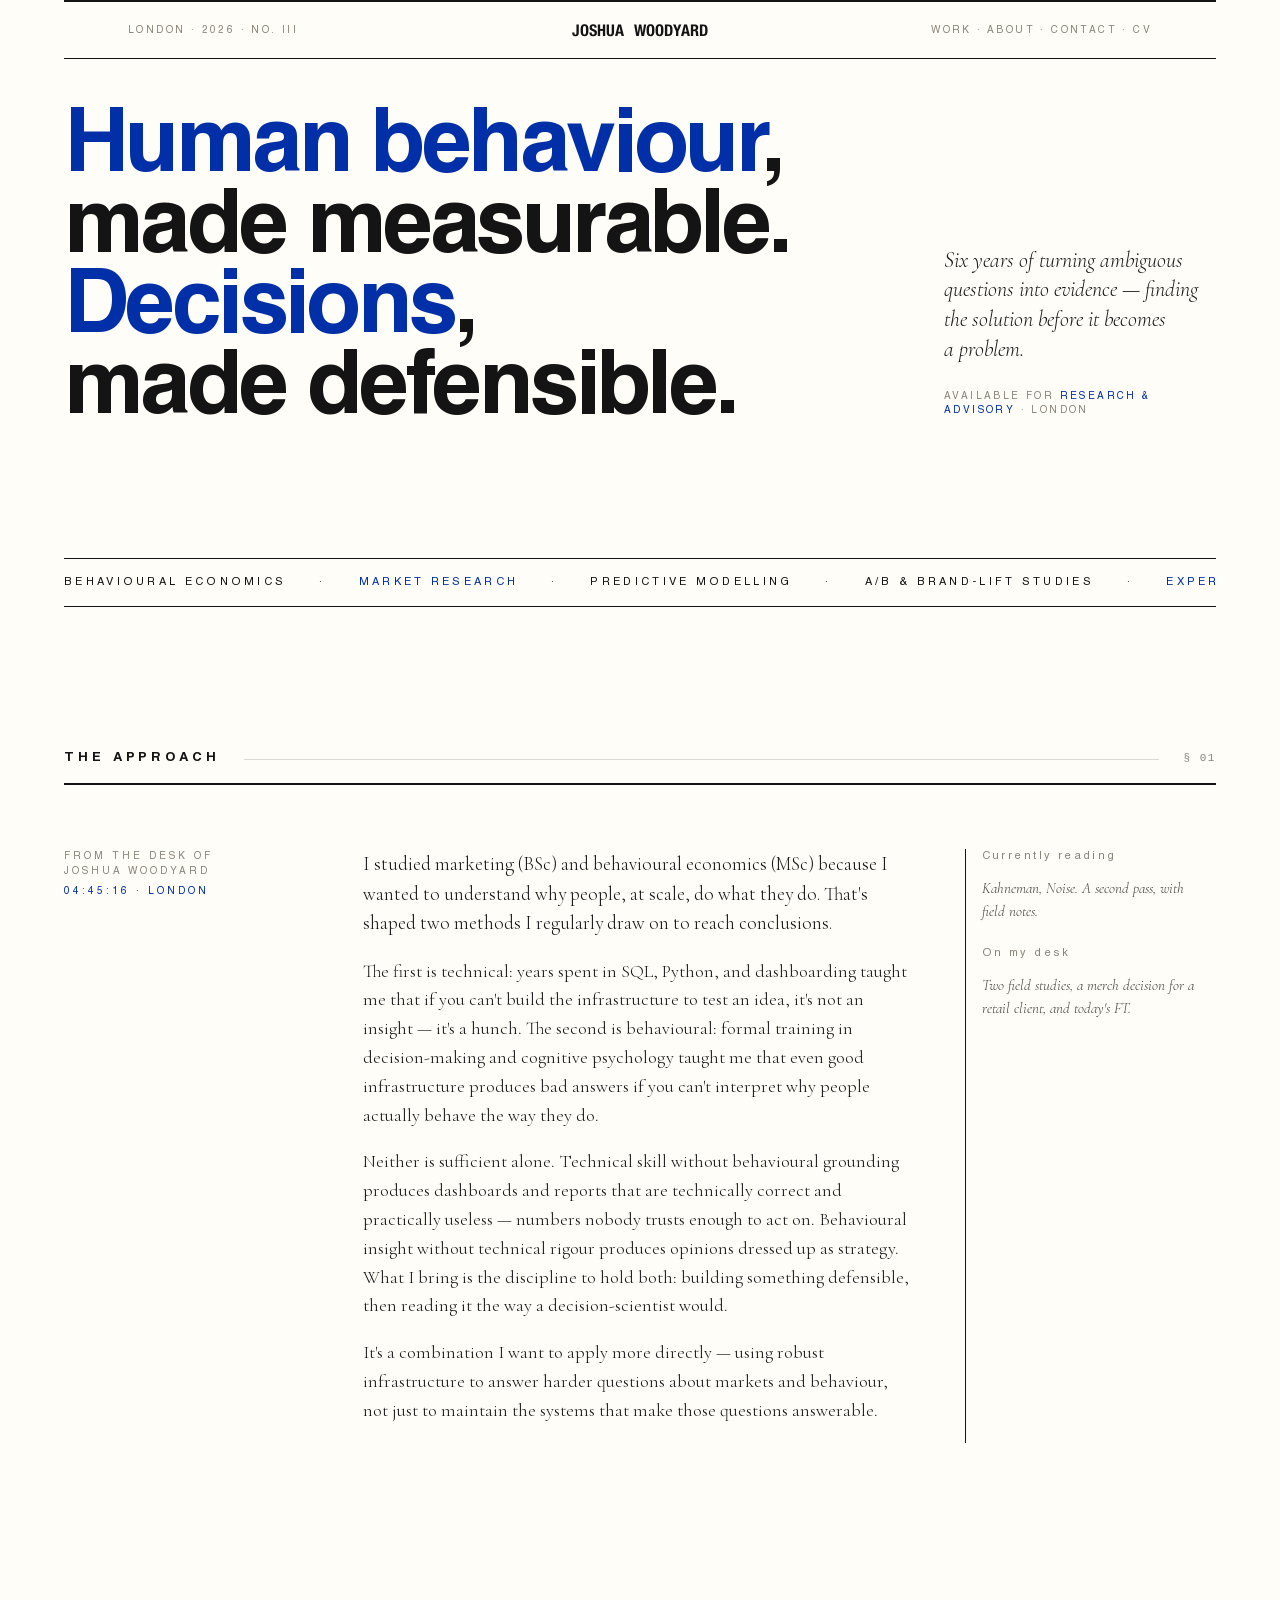
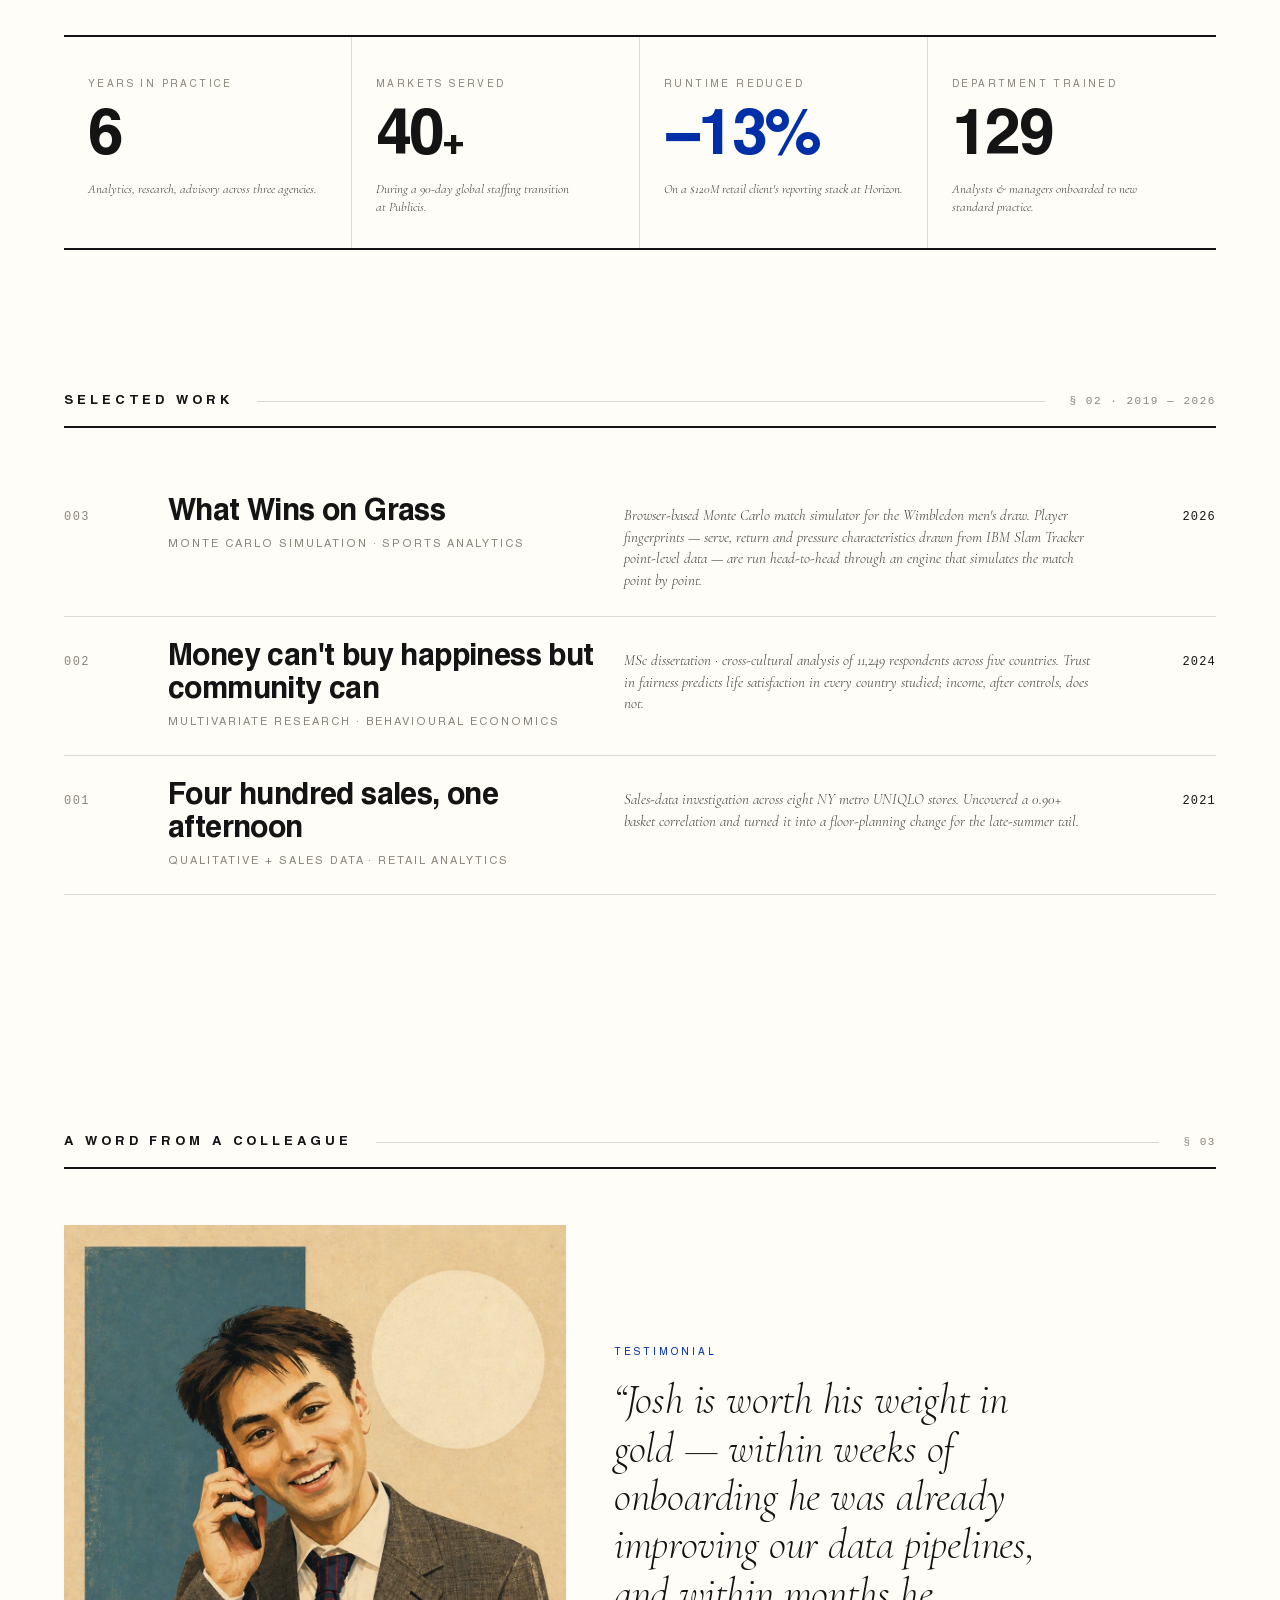
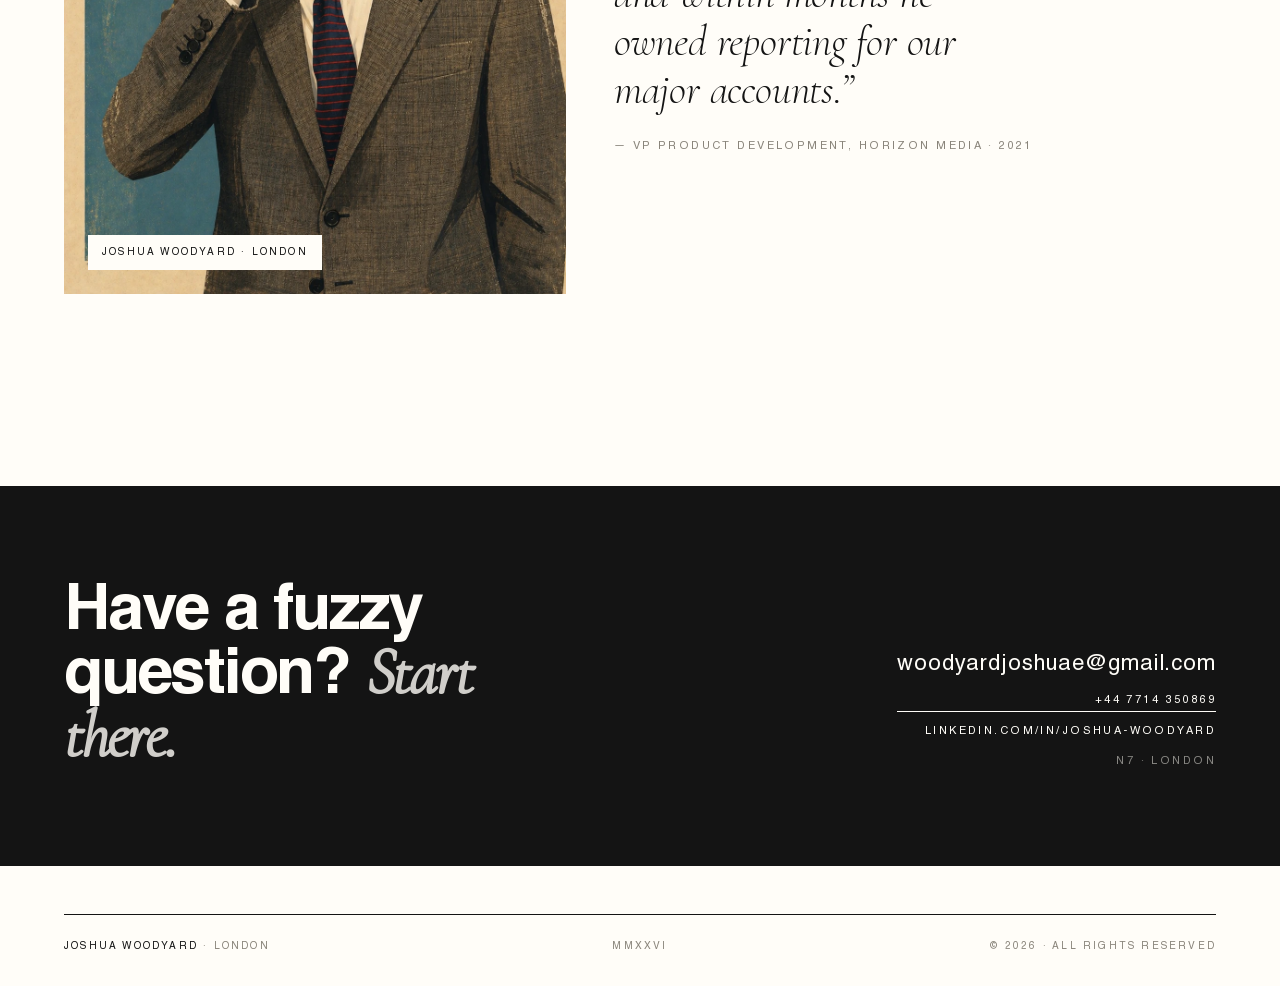
==== index.html @ 1909a135 "Restore the previous profile; drop the UNIQLO units claim The spec's replacement profile was more sp" ====
<!doctype html>
<html lang="en">
<head>
<meta charset="utf-8">
<title>Joshua Woodyard — Analytics &amp; Behavioural Research</title>
<meta name="viewport" content="width=device-width,initial-scale=1">
<meta name="description" content="Joshua Woodyard — Analytics strategist and behavioural researcher. Six years turning ambiguous questions into evidence. Based in London.">
<meta name="theme-color" content="#FFFDF8">

<!-- Share card. LinkedIn and most scrapers will not resolve a relative
     og:image, so these stay absolute. Re-run LinkedIn's Post Inspector after
     changing the image — it caches the card for about seven days. -->
<meta property="og:type" content="website">
<meta property="og:site_name" content="Joshua Woodyard">
<meta property="og:url" content="https://woodyard-inc.github.io/joshua/">
<meta property="og:title" content="Joshua Woodyard — Analytics &amp; Behavioural Research">
<meta property="og:description" content="Human behaviour, made measurable. Six years turning ambiguous questions into evidence. Based in London.">
<meta property="og:image" content="https://woodyard-inc.github.io/joshua/images/share-card.jpg">
<meta property="og:image:type" content="image/jpeg">
<meta property="og:image:width" content="1200">
<meta property="og:image:height" content="627">
<meta property="og:image:alt" content="Joshua Woodyard — analytics and behavioural research. Painted tennis serve with tracking marks.">
<meta name="twitter:card" content="summary_large_image">
<meta name="twitter:title" content="Joshua Woodyard — Analytics &amp; Behavioural Research">
<meta name="twitter:description" content="Human behaviour, made measurable. Six years turning ambiguous questions into evidence.">
<meta name="twitter:image" content="https://woodyard-inc.github.io/joshua/images/share-card.jpg">

<link rel="preload" as="font" type="font/woff2" href="fonts/Helvetica-Bold.woff2" crossorigin>
<link rel="preload" as="font" type="font/woff2" href="fonts/CormorantGaramond-Light.woff2" crossorigin>
<link rel="stylesheet" href="foundations.css">
<style>
  body { padding: 0; }
  .shell { max-width: 1280px; margin: 0 auto; padding: 0 var(--page-pad); }

  /* Top nameplate bar */
  .nameplate {
    display: grid; grid-template-columns: 1fr auto 1fr;
    align-items: center;
    padding: var(--s-2) 0;
    border-top: 2px solid var(--ink);
    border-bottom: 1px solid var(--ink);
    font-family: var(--font-display);
    font-size: 10px; letter-spacing: 0.24em; text-transform: uppercase;
    color: var(--ink-muted);
  }
  .nameplate .c { text-align: center; font-family: var(--font-wordmark); font-size: clamp(34px, 7vw, 70px); letter-spacing: normal; color: var(--ink); text-transform: lowercase; font-weight: 700; line-height: 1; }
  .nameplate .menu { display: none; }
  .nameplate .r { text-align: right; }
  .nameplate a { color: inherit; border: none; }
  .nameplate a:hover { color: var(--cobalt); }

  /* Hero */
  .hero {
    padding: var(--s-7) 0 var(--s-10);
    border-bottom: 1px solid var(--ink);
    display: grid; grid-template-columns: 3fr 1fr;
    gap: var(--s-8); align-items: end;
  }
  .hero h1 {
    font-family: var(--font-display); font-weight: 700;
    font-size: clamp(44px, 7vw, 96px);
    letter-spacing: -0.04em; line-height: 0.9;
    text-wrap: balance;
  }
  .hero .hero-meta { padding-bottom: var(--s-3); }
  .hero .hero-meta .lede {
    font-family: var(--font-body); font-style: italic; font-weight: 300;
    font-size: 22px; line-height: 1.35; color: var(--ink);
    text-wrap: pretty; max-width: 32ch;
  }
  .hero .hero-meta .where {
    font-family: var(--font-display); font-size: 10px;
    letter-spacing: 0.24em; text-transform: uppercase; color: var(--ink-muted);
    margin-top: var(--s-5); display: block;
  }
  .hero .hero-meta .where strong { color: var(--cobalt); font-weight: 400; }

  /* Ticker — rotating disciplines */
  .ticker {
    padding: var(--s-4) 0;
    border-bottom: 1px solid var(--ink);
    font-family: var(--font-display);
    font-size: 11px; letter-spacing: 0.3em; text-transform: uppercase;
    overflow: hidden; white-space: nowrap;
    position: relative;
  }
  .ticker .track { display: inline-block; animation: slide 40s linear infinite; }
  .ticker .track span { margin-right: 3em; color: var(--ink); }
  .ticker .track span.cobalt { color: var(--cobalt); }
  @keyframes slide { from { transform: translateX(0); } to { transform: translateX(-50%); } }

  /* Section heading */
  .sect-head {
    display: grid; grid-template-columns: auto 1fr auto; gap: var(--s-5);
    align-items: baseline; padding: var(--s-4) 0;
    border-bottom: 2px solid var(--ink);
    margin: var(--s-10) 0 var(--s-6);
  }
  .sect-head h2 {
    font-family: var(--font-display); font-size: 13px;
    letter-spacing: 0.3em; text-transform: uppercase; color: var(--ink);
    font-weight: 700;
  }
  .sect-head .counter {
    font-family: var(--font-mono); font-size: 11px; color: var(--ink-muted); letter-spacing: 0.14em;
  }
  .sect-head .stroke { height: 1px; background: var(--ink); opacity: 0.15; align-self: center; }

  /* Editor's letter */
  .letter {
    display: grid; grid-template-columns: 1fr 2.2fr 1fr; gap: var(--s-7);
    padding: var(--s-6) 0 var(--s-9);
  }
  .letter .mark { font-family: var(--font-display); font-size: 10px; letter-spacing: 0.3em; text-transform: uppercase; color: var(--ink-muted); }
  .letter .mark .now { color: var(--cobalt); display: block; margin-top: 6px; }
  .letter .main { max-width: 60ch; }
  /* Lead paragraph — slightly larger. No drop cap: the new opening letter
     is "I", which renders as a featureless bar in the Helvetica dropcap. */
  .letter .main p.lead {
    font-family: var(--font-body); font-size: 19px; line-height: 1.55;
  }
  .letter .main p { font-family: var(--font-body); font-size: 18px; line-height: 1.6; color: var(--ink); margin-bottom: 1em; }
  .letter .aside { border-left: 1px solid var(--ink); padding-left: var(--s-4); }
  .letter .aside .label--micro { color: var(--ink-muted); display: block; margin-bottom: var(--s-3); }
  .letter .aside p { font-family: var(--font-body); font-style: italic; font-size: 15px; color: var(--ink-soft); line-height: 1.5; }

  /* Work index */
  .work-index { padding: var(--s-3) 0 var(--s-9); }
  .work-row {
    display: grid; grid-template-columns: 80px 2.4fr 2.6fr 100px;
    gap: var(--s-5); align-items: baseline;
    padding: var(--s-5) 0; border-bottom: 1px solid var(--rule-strong);
    cursor: pointer; transition: padding-left 220ms ease, background 160ms ease;
    text-decoration: none; color: inherit; border-right: none; border-left: none;
  }
  .work-row:hover { padding-left: var(--s-4); background: var(--paper-warm); }
  .work-row .n { font-family: var(--font-mono); font-size: 12px; color: var(--ink-muted); letter-spacing: 0.12em; }
  .work-row .t { font-family: var(--font-display); font-size: 30px; letter-spacing: -0.02em; color: var(--ink); line-height: 1.1; font-weight: 700; }
  .work-row .sub { font-family: var(--font-display); font-size: 11px; letter-spacing: 0.18em; text-transform: uppercase; color: var(--ink-muted); margin-top: var(--s-2); }
  .work-row .d { font-family: var(--font-body); font-style: italic; font-size: 15px; color: var(--ink-soft); line-height: 1.45; }
  .work-row .y { font-family: var(--font-mono); font-size: 12px; color: var(--ink); text-align: right; letter-spacing: 0.1em; }

  /* Stats panel */
  .stats {
    display: grid; grid-template-columns: repeat(4, 1fr);
    gap: 0; margin: var(--s-9) 0;
    border-top: 2px solid var(--ink); border-bottom: 2px solid var(--ink);
  }
  .stats .s-cell {
    padding: var(--s-6) var(--s-5);
    border-right: 1px solid var(--rule-strong);
  }
  .stats .s-cell:last-child { border-right: none; }
  .stats .s-cell .k { font-family: var(--font-display); font-size: 10px; letter-spacing: 0.24em; text-transform: uppercase; color: var(--ink-muted); }
  .stats .s-cell .v { font-family: var(--font-display); font-size: 64px; line-height: 0.95; font-weight: 700; letter-spacing: -0.04em; color: var(--ink); margin-top: var(--s-3); font-variant-numeric: tabular-nums; }
  .stats .s-cell .v--cobalt { color: var(--cobalt); }
  .stats .s-cell .n { font-family: var(--font-body); font-style: italic; font-size: 13px; color: var(--ink-soft); line-height: 1.4; margin-top: var(--s-3); }

  /* Feature block — portrait + pull quote */
  .feature {
    display: grid; grid-template-columns: 1fr 1.2fr; gap: var(--s-7);
    padding: var(--s-5) 0 var(--s-9);
  }
  .feature .portrait {
    aspect-ratio: 3/4;
    background: var(--paper-warm);
    position: relative;
    display: flex; align-items: flex-end; justify-content: flex-start;
    padding: var(--s-5);
    overflow: hidden;
  }
  .feature .portrait .placeholder {
    position: absolute; inset: 0; display: flex; align-items: center; justify-content: center;
    font-family: var(--font-display); font-size: 10px; letter-spacing: 0.3em; color: var(--ink-muted); text-transform: uppercase;
    opacity: 0.6;
  }
  .feature .portrait .caption {
    position: relative; z-index: 2;
    background: var(--paper); padding: 10px 14px;
    font-family: var(--font-display); font-size: 10px; letter-spacing: 0.22em; text-transform: uppercase; color: var(--ink);
  }
  .feature .body { align-self: center; }
  .feature .body .mark {
    font-family: var(--font-display); font-size: 10px; letter-spacing: 0.3em; text-transform: uppercase; color: var(--cobalt); display: block; margin-bottom: var(--s-4);
  }
  .feature .body q {
    font-family: var(--font-body); font-style: italic; font-weight: 300;
    font-size: 42px; line-height: 1.15; color: var(--ink);
    display: block; max-width: 24ch; quotes: "\201C" "\201D";
    letter-spacing: -0.005em;
  }
  .feature .body .attrib {
    font-family: var(--font-display); font-size: 11px; letter-spacing: 0.22em; text-transform: uppercase; color: var(--ink-muted);
    margin-top: var(--s-5); display: block;
  }

  /* Contact block */
  .contact-block {
    background: var(--ink); color: var(--paper);
    padding: var(--s-9) var(--s-8);
    display: grid; grid-template-columns: 1fr auto; gap: var(--s-7);
    align-items: end;
    margin: var(--s-9) calc(-1 * var(--page-pad)) 0;
  }
  .contact-block h3 {
    font-family: var(--font-display); font-size: 64px; font-weight: 700;
    letter-spacing: -0.035em; line-height: 0.95; color: var(--paper);
    text-transform: none; max-width: 14ch;
  }
  .contact-block h3 em { font-family: var(--font-body); font-style: italic; color: var(--paper); opacity: 0.8; }
  .contact-block .right {
    display: flex; flex-direction: column; gap: var(--s-3); text-align: right;
    font-family: var(--font-display); font-size: 11px; letter-spacing: 0.22em; text-transform: uppercase;
  }
  .contact-block .right a { color: var(--paper); border-bottom: 1px solid var(--paper); padding-bottom: 2px; }
  .contact-block .right a:hover { color: var(--cobalt); border-color: var(--cobalt); }
  .contact-block .right .big { font-family: var(--font-display); font-size: 22px; letter-spacing: 0.04em; text-transform: none; margin-top: var(--s-4); color: var(--paper); border: none; padding: 0; }

  /* Colophon */
  .colophon {
    padding: var(--s-5) 0 var(--s-6);
    display: grid; grid-template-columns: 1fr 1fr 1fr;
    font-family: var(--font-display); font-size: 10px; letter-spacing: 0.22em; text-transform: uppercase; color: var(--ink-muted);
    border-top: 1px solid var(--ink);
    margin-top: var(--s-7);
  }
  .colophon .c { text-align: center; }
  .colophon .r { text-align: right; }
  .colophon strong { color: var(--ink); font-weight: 400; }

  /* Responsive */
  @media (max-width: 900px) {
    .nameplate { grid-template-columns: auto 1fr auto; }
    .nameplate > span:first-child { display: none; }
    .nameplate .nav-desktop { display: none; }
    .nameplate .menu { display: inline-block; }
    .hero { grid-template-columns: 1fr; gap: var(--s-6); padding: var(--s-9) 0 var(--s-8); }
    .hero .hero-meta { padding-right: 0; }
    .letter { grid-template-columns: 1fr; }
    .letter .mark { display: none; }
    .letter .aside { border-left: none; border-top: 1px solid var(--ink); padding-left: 0; padding-top: var(--s-4); }
    .stats { grid-template-columns: repeat(2, 1fr); }
    .stats .s-cell:nth-child(2) { border-right: none; }
    .stats .s-cell:nth-child(3) { border-top: 1px solid var(--rule-strong); }
    .work-row { grid-template-columns: 60px 1fr 80px; }
    .work-row .d { display: none; }
    .feature { grid-template-columns: 1fr; }
    .feature .portrait { aspect-ratio: 4/3; }
    .contact-block { grid-template-columns: 1fr; }
    .contact-block h3 { font-size: 40px; }
    .colophon { grid-template-columns: 1fr; gap: var(--s-3); }
    .colophon .c, .colophon .r { text-align: left; }
  }

  @media (max-width: 600px) {
    .stats { grid-template-columns: 1fr 1fr; }
    .work-row { grid-template-columns: 1fr auto; }
    .work-row .n { display: none; }
    .sect-head .counter { display: none; }
    .hero .hero-meta .lede { font-size: 19px; }
    .work-row .t { font-size: 24px; }
    .work-row .sub { font-size: 10px; letter-spacing: 0.14em; }
    .stats .s-cell .v { font-size: 48px; }
    .contact-block { padding: var(--s-7) var(--s-5); }
    .contact-block h3 { font-size: 32px; }
    .contact-block .right { text-align: left; }
    .contact-block .right .big { font-size: 18px; word-break: break-word; }
  }

  /* Larger tap targets for in-page links on touch devices */
  @media (hover: none) {
    .nameplate a, .colophon a { padding: 6px 4px; }
  }

  /* Respect reduced-motion preference: freeze the ticker */
  @media (prefers-reduced-motion: reduce) {
    .ticker .track { animation: none; }
  }
</style>
</head>
<body>

<div class="shell">

  <!-- NAMEPLATE -->
  <div class="pf-shell">
    <header class="pf-nameplate">
      <span class="pf-left">London · 2026 · No. III</span>
      <a class="pf-wordmark" href="index.html">Joshua Woodyard</a>
      <span class="pf-right"><span class="pf-nav-desktop"><a href="#work">Work</a> · <a href="#about">About</a> · <a href="#contact">Contact</a> · <a href="cv.html">CV</a></span><details class="menu">
        <summary aria-label="Open menu">Menu<span class="chev" aria-hidden="true"></span></summary>
        <nav class="menu-panel" aria-label="Primary">
          <a href="index.html#work">Work</a>
          <a href="index.html#about">About</a>
          <a href="index.html#contact">Contact</a>
          <a href="cv.html">CV</a>
        </nav>
      </details></span>
    </header>
  </div>


  <!-- HERO -->
  <section class="hero">
    <h1><span style="color: var(--cobalt);">Human behaviour</span>, made&nbsp;measurable.
<span style="color: var(--cobalt);">Decisions</span>, made&nbsp;defensible.</h1>
    <div class="hero-meta">
      <p class="lede">Six years of turning ambiguous questions into evidence — finding the solution before it becomes a problem.</p>
      <span class="where">Available for <strong>research &amp; advisory</strong> · London</span>
    </div>
  </section>

  <!-- TICKER -->
  <div class="ticker" aria-hidden="true">
    <div class="track">
      <span>Behavioural economics</span><span>·</span><span class="cobalt">Market research</span><span>·</span><span>Predictive modelling</span><span>·</span><span>A/B &amp; brand-lift studies</span><span>·</span><span class="cobalt">Experimental design</span><span>·</span><span>Dashboard architecture</span><span>·</span><span>ETL &amp; data pipelines</span><span>·</span><span class="cobalt">Strategic advisory</span><span>·</span>
      <span>Behavioural economics</span><span>·</span><span class="cobalt">Market research</span><span>·</span><span>Predictive modelling</span><span>·</span><span>A/B &amp; brand-lift studies</span><span>·</span><span class="cobalt">Experimental design</span><span>·</span><span>Dashboard architecture</span><span>·</span><span>ETL &amp; data pipelines</span><span>·</span><span class="cobalt">Strategic advisory</span><span>·</span>
    </div>
  </div>

  <!-- THE APPROACH -->
  <section id="about">
    <div class="sect-head">
      <h2>The approach</h2>
      <div class="stroke"></div>
      <span class="counter">§ 01</span>
    </div>

    <div class="letter">
      <div class="mark">
        From the desk of<br>Joshua Woodyard
        <span class="now" id="london-time">Now · in London</span>
      </div>
      <div class="main">
        <p class="lead">I studied marketing (BSc) and behavioural economics (MSc) because I wanted to understand why people, at scale, do what they do. That's shaped two methods I regularly draw on to reach conclusions.</p>
        <p>The first is technical: years spent in SQL, Python, and dashboarding taught me that if you can't build the infrastructure to test an idea, it's not an insight — it's a hunch. The second is behavioural: formal training in decision-making and cognitive psychology taught me that even good infrastructure produces bad answers if you can't interpret why people actually behave the way they do.</p>
        <p>Neither is sufficient alone. Technical skill without behavioural grounding produces dashboards and reports that are technically correct and practically useless — numbers nobody trusts enough to act on. Behavioural insight without technical rigour produces opinions dressed up as strategy. What I bring is the discipline to hold both: building something defensible, then reading it the way a decision-scientist would.</p>
        <p>It's a combination I want to apply more directly — using robust infrastructure to answer harder questions about markets and behaviour, not just to maintain the systems that make those questions answerable.</p>
      </div>
      <div class="aside">
        <span class="label--micro">Currently reading</span>
        <p>Kahneman, <em>Noise</em>. A second pass, with field notes.</p>
        <span class="label--micro" style="margin-top: var(--s-5); display: block;">On my desk</span>
        <p>Two field studies, a merch decision for a retail client, and today's FT.</p>
      </div>
    </div>
  </section>

  <!-- STATS -->
  <section class="stats" aria-label="Career highlights">
    <div class="s-cell">
      <span class="k">Years in practice</span>
      <div class="v">6</div>
      <p class="n">Analytics, research, advisory across three agencies.</p>
    </div>
    <div class="s-cell">
      <span class="k">Markets served</span>
      <div class="v">40<span style="font-size: 36px;">+</span></div>
      <p class="n">During a 90-day global staffing transition at Publicis.</p>
    </div>
    <div class="s-cell">
      <span class="k">Runtime reduced</span>
      <div class="v v--cobalt">−13%</div>
      <p class="n">On a $120M retail client's reporting stack at Horizon.</p>
    </div>
    <div class="s-cell">
      <span class="k">Department trained</span>
      <div class="v">129</div>
      <p class="n">Analysts &amp; managers onboarded to new standard practice.</p>
    </div>
  </section>

  <!-- WORK INDEX -->
  <section id="work">
    <div class="sect-head">
      <h2>Selected work</h2>
      <div class="stroke"></div>
      <span class="counter">§ 02 · 2019 — 2026</span>
    </div>

    <div class="work-index">
      <a class="work-row" href="wimbledon/">
        <span class="n">003</span>
        <div>
          <div class="t">What Wins on Grass</div>
          <div class="sub">Monte Carlo simulation · Sports analytics</div>
        </div>
        <div class="d">Browser-based Monte Carlo match simulator for the Wimbledon men's draw. Player fingerprints — serve, return and pressure characteristics drawn from IBM Slam Tracker point-level data — are run head-to-head through an engine that simulates the match point by point.</div>
        <span class="y">2026</span>
      </a>
      <a class="work-row" href="dissertation-case-study.html">
        <span class="n">002</span>
        <div>
          <div class="t">Money can't buy happiness but community can</div>
          <div class="sub">Multivariate research · Behavioural economics</div>
        </div>
        <div class="d">MSc dissertation · cross-cultural analysis of 11,249 respondents across five countries. Trust in fairness predicts life satisfaction in every country studied; income, after controls, does not.</div>
        <span class="y">2024</span>
      </a>
      <a class="work-row" href="uniqlo-case-study.html">
        <span class="n">001</span>
        <div>
          <div class="t">Four hundred sales, one afternoon</div>
          <div class="sub">Qualitative + sales data · Retail analytics</div>
        </div>
        <div class="d">Sales-data investigation across eight NY metro UNIQLO stores. Uncovered a 0.90+ basket correlation and turned it into a floor-planning change for the late-summer tail.</div>
        <span class="y">2021</span>
      </a>
    </div>
  </section>

  <!-- FEATURE / QUOTE -->
  <section>
    <div class="sect-head">
      <h2>A word from a colleague</h2>
      <div class="stroke"></div>
      <span class="counter">§ 03</span>
    </div>

    <div class="feature">
      <div class="portrait">
        <img src="images/portrait.webp" alt="Joshua Woodyard" style="position:absolute;inset:0;width:100%;height:100%;object-fit:cover;object-position:center top;">
        <span class="caption">Joshua Woodyard · London</span>
      </div>
      <div class="body">
        <span class="mark">Testimonial</span>
        <q>Josh is worth his weight in gold — within weeks of onboarding he was already improving our data pipelines, and within months he owned reporting for our major accounts.</q>
        <span class="attrib">— VP Product Development, Horizon Media · 2021</span>
      </div>
    </div>
  </section>

  <!-- CONTACT -->
  <section id="contact" class="contact-block">
    <h3>Have a fuzzy question? <em>Start there.</em></h3>
    <div class="right">
      <a href="mailto:woodyardjoshuae@gmail.com" class="big">woodyardjoshuae@gmail.com</a>
      <a href="tel:+447714350869">+44 7714 350869</a>
      <a href="https://linkedin.com/in/joshua-woodyard" target="_blank" rel="noopener" style="border: none;">linkedin.com/in/joshua-woodyard</a>
      <span style="color: rgba(250,247,240,0.5);">N7 · London</span>
    </div>
  </section>

  <!-- COLOPHON -->
  <footer class="colophon">
    <span><strong>Joshua Woodyard</strong> · London</span>
    <span class="c">MMXXVI</span>
    <span class="r">© 2026 · All rights reserved</span>
  </footer>

</div>

<script>
  function updateLondonTime() {
    const t = new Intl.DateTimeFormat('en-GB', {
      timeZone: 'Europe/London',
      hour: '2-digit', minute: '2-digit', second: '2-digit', hour12: false
    }).format(new Date());
    document.getElementById('london-time').textContent = t + ' · London';
  }
  updateLondonTime();
  // Align ticks to the wall clock, then tick every second.
  setTimeout(() => { updateLondonTime(); setInterval(updateLondonTime, 1000); },
    1000 - (Date.now() % 1000));
</script>

</body>
</html>
---- foundations.css ----
/* ============================================================
   JOSHUA WOODYARD — DESIGN SYSTEM FOUNDATIONS
   Swiss-editorial hybrid · ivory paper · ink · blue
   ============================================================ */

/* ---- Fonts ----
   National Codes Universal is a DISPLAY face with limited glyph coverage:
   only A–Z, a–z, space, and the digit "1". Use it for ONE-LINE wordmarks
   and bold top-line headlines — never for body, never with punctuation,
   never with digits other than 1. Helvetica is the workhorse for everything
   else; Cormorant Garamond is the editorial serif for reading and italic
   pull quotes. */
@font-face {
  font-family: "Helvetica";
  src: url("./fonts/Helvetica.woff2") format("woff2");
  font-weight: 400;
  font-style: normal;
  font-display: swap;
}
@font-face {
  font-family: "Helvetica";
  src: url("./fonts/Helvetica-Bold.woff2") format("woff2");
  font-weight: 700;
  font-style: normal;
  font-display: swap;
}
@font-face {
  font-family: "Cormorant Garamond";
  src: url("./fonts/CormorantGaramond-Light.woff2") format("woff2");
  font-weight: 300;
  font-style: normal;
  font-display: swap;
}
@font-face {
  font-family: "Cormorant Garamond";
  src: url("./fonts/CormorantGaramond-LightItalic.woff2") format("woff2");
  font-weight: 300;
  font-style: italic;
  font-display: swap;
}
@font-face {
  font-family: "National";
  src: url("./fonts/NationalCodesUniversal.woff2") format("woff2");
  font-weight: 700;
  font-style: normal;
  font-display: swap;
  /* Restrict usage — font only contains these codepoints. */
  unicode-range: U+0020, U+0031, U+0041-005A, U+0061-007A, U+00A0;
}

:root {
  /* ---- COLOR ----
     Three inks on one paper. No gradients. No tints beyond what's here.
     Paper is bone white — warmer than #fff, lighter than ivory. */
  --paper:        #FFFDF8;   /* lightest wash — primary surface */
  --paper-warm:   #F0EBDD;   /* deeper bone for cards/insets */
  --paper-bone:   #FAF7F0;   /* bone white — secondary surface */
  --paper-bright: #FFFDF8;   /* alias — same as --paper */
  --ink:          #141414;   /* off-black, warmer than pure black */
  --ink-soft:     #3C3A36;   /* body copy secondary */
  --ink-muted:    #8A857B;   /* captions, metadata */
  --rule:         #1410140D; /* hairlines — 5% ink */
  --rule-strong:  #14141426; /* stronger divider — 15% ink */

  /* The accent. One blue. */
  --cobalt:        #002FA7;   /* Cobalt */
  --cobalt-ink:    #001E6B;   /* pressed/hover state */
  --cobalt-dark:   #001E6B;   /* alias for --cobalt-ink */

  /* Extended palette — Wimbledon / case studies */
  --forest:        #01482A;   /* Wimbledon grass green */
  --forest-mid:    #025E36;   /* lighter grass */
  --terracotta:    #D35220;   /* warm complementary accent */
  /* Signal green — the overlay accent on the portfolio share image, sampled
     from the artwork itself. Chosen to sit against the painting's clay and
     dusk tones rather than against paper, so it is deliberately brighter and
     more saturated than --forest. Use it for marks laid over imagery, not for
     type or UI on a paper background, where --cobalt remains the accent. */
  --signal-green:  #00BD00;   /* overlay accent on imagery */

  /* Data-viz palette — all in-key. Use IN THIS ORDER. */
  --viz-1: #002FA7;  /* cobalt */
  --viz-2: #141414;  /* ink */
  --viz-3: #8A857B;  /* stone */
  --viz-4: #01482A;  /* forest — deep, grounding */
  --viz-5: #D35220;  /* terracotta — complementary warmth */

  /* ---- TYPE ----
     Three voices, used in this order of priority:
     • --font-wordmark  National     — bold one-line wordmarks / top-line headlines only
     • --font-sans      Helvetica    — the workhorse: UI, labels, body, tables, navigation
     • --font-serif     Cormorant    — editorial moments: decks, pull quotes, italic asides
     National falls back to Helvetica automatically for any glyph it lacks
     (digits, punctuation), but DON'T rely on that — keep National to single
     words and short phrases in A–Z. */
  --font-wordmark: "National", "Helvetica", "Helvetica Neue", Arial, sans-serif;
  --font-sans:     "Helvetica", "Helvetica Neue", "Arial", sans-serif;
  --font-serif:    "Cormorant Garamond", "Cormorant", "EB Garamond", Georgia, serif;
  /* Aliases */
  --font-display:  "Helvetica", "Helvetica Neue", Arial, sans-serif;  /* display ≠ wordmark */
  --font-body:     "Cormorant Garamond", "Cormorant", "EB Garamond", Georgia, serif;
  --font-mono:    "JetBrains Mono", "IBM Plex Mono", ui-monospace, Menlo, monospace;

  /* Type scale — editorial. Use sparingly; default to body. */
  --t-masthead:   clamp(56px, 9vw, 128px);  /* sans, display */
  --t-display:    clamp(40px, 5.5vw, 72px); /* sans, section opener */
  --t-headline:   clamp(28px, 3.2vw, 40px); /* sans, story head */
  --t-deck:       22px;                      /* serif italic, deck/standfirst */
  --t-h3:         15px;                      /* sans caps, section label */
  --t-body:       18px;                      /* serif, body — bumped for readability */
  --t-small:      14px;                      /* serif, meta */
  --t-micro:      11px;                      /* sans caps, rule labels */

  /* Leading */
  --lh-tight:  1.05;
  --lh-snug:   1.2;
  --lh-normal: 1.45;
  --lh-loose:  1.6;

  /* Letterspacing */
  --ls-tight:  -0.02em;
  --ls-masthead: -0.05em;
  --ls-normal: 0;
  --ls-wide:   0.08em;   /* caps labels */
  --ls-xwide:  0.22em;   /* masthead nav */

  /* ---- SPACING ----
     8pt grid, editorial-generous at the top end. */
  --s-1:  4px;
  --s-2:  8px;
  --s-3:  12px;
  --s-4:  16px;
  --s-5:  24px;
  --s-6:  32px;
  --s-7:  48px;
  --s-8:  64px;
  --s-9:  96px;
  --s-10: 128px;
  --s-11: 192px;

  /* ---- LAYOUT ---- */
  --measure:     66ch;        /* ideal line length for body */
  --measure-narrow: 48ch;     /* for deck/standfirst */
  --col-gap:     32px;
  --page-pad:    clamp(24px, 5vw, 80px);

  /* ---- LINES & RULES ----
     Swiss/editorial: hairlines over shadows. */
  --hairline: 1px solid var(--rule-strong);
  --hairline-soft: 1px solid var(--rule);
  --hairline-ink: 1px solid var(--ink);

  /* Almost no radius. This is editorial, not app chrome. */
  --r-none:  0px;
  --r-sm:    2px;  /* buttons, tags — barely there */

  /* Shadows: only for elevated photo cards — never on text surfaces. */
  --shadow-card: 0 18px 40px -20px #14141433;
}

/* ============================================================
   BASE STYLES — apply by importing this file
   ============================================================ */

*, *::before, *::after { box-sizing: border-box; }

html { -webkit-font-smoothing: antialiased; -moz-osx-font-smoothing: grayscale; }

body {
  margin: 0;
  background: var(--paper);
  color: var(--ink);
  font-family: var(--font-sans);
  font-size: var(--t-body);
  line-height: var(--lh-normal);
  font-feature-settings: "kern";
  text-rendering: optimizeLegibility;
}

/* WORDMARK — National, single line, A–Z only. Bold by design.
   National has broken hmtx metrics — characters advance too tight and
   overlap. We correct with positive letter-spacing and disable kerning
   (the font's own kern table is unreliable). Never give National negative
   tracking. */
/* Force National on wordmark/masthead/cv-name regardless of element/cascade */
h1.wordmark, h2.wordmark, .wordmark,
h1.masthead, h2.masthead, .masthead,
h1.cv-name, h2.cv-name, .cv-name {
  font-family: var(--font-wordmark) !important;
  font-weight: 700;
  letter-spacing: var(--ls-masthead) !important;
  text-transform: lowercase;
}

.wordmark {
  font-size: var(--t-masthead);
  line-height: 1;
  color: var(--ink);
  margin: 0;
  white-space: nowrap;
}

.masthead {
  font-family: var(--font-wordmark);
  font-weight: 700;
  font-size: var(--t-masthead);
  letter-spacing: var(--ls-masthead);
  line-height: 1;
  color: var(--ink);
  margin: 0;
  text-transform: lowercase;
  text-wrap: balance;
}

/* Display & headlines — HELVETICA BOLD. Confident and tight.
   NOTE: .wordmark / .masthead / .cv-name override below to use National. */
.display, .headline, h1, h2 {
  font-family: var(--font-sans);
  font-weight: 700;
  letter-spacing: var(--ls-tight);
  line-height: var(--lh-tight);
  color: var(--ink);
  margin: 0;
  text-wrap: balance;
}
.display  { font-size: var(--t-display);  letter-spacing: -0.03em; }
.headline { font-size: var(--t-headline); letter-spacing: -0.02em; }

/* Deck / standfirst — SERIF italic, the "between" voice */
.deck {
  font-family: var(--font-body);
  font-style: italic;
  font-weight: 300;
  font-size: var(--t-deck);
  line-height: var(--lh-snug);
  color: var(--ink-soft);
  max-width: var(--measure-narrow);
  text-wrap: pretty;
  margin: 0;
}

/* Labels — Helvetica caps, tracked. The Swiss voice. */
.label, .eyebrow, h3, h4 {
  font-family: var(--font-sans);
  font-size: var(--t-h3);
  letter-spacing: var(--ls-wide);
  text-transform: uppercase;
  font-weight: 700;
  margin: 0;
  color: var(--ink);
}
.label--micro {
  font-size: var(--t-micro);
  letter-spacing: var(--ls-xwide);
}

/* Body text — SERIF. The default reading voice. */
p, li, .body {
  font-family: var(--font-body);
  font-size: var(--t-body);
  line-height: var(--lh-loose);
  color: var(--ink-soft);
  max-width: var(--measure);
  text-wrap: pretty;
  margin: 0 0 1em 0;
}
p:last-child { margin-bottom: 0; }
.body--sans { font-family: var(--font-sans); font-size: var(--t-small); line-height: var(--lh-normal); color: var(--ink); }

/* Drop cap — for long-form case studies */
.dropcap::first-letter {
  font-family: var(--font-sans);
  float: left;
  font-size: 5.6em;
  line-height: 0.82;
  padding: 0.08em 0.12em 0 0;
  color: var(--ink);
  font-weight: 700;
  letter-spacing: -0.04em;
}

/* Links */
a {
  color: var(--ink);
  text-decoration: none;
  border-bottom: 1px solid currentColor;
  padding-bottom: 1px;
  transition: color 120ms ease;
}
a:hover { color: var(--cobalt); }
a.link--cobalt { color: var(--cobalt); border-bottom-color: var(--cobalt); }
a.link--bare  { border-bottom: none; }

/* Rules */
hr, .rule {
  border: none;
  border-top: var(--hairline-ink);
  margin: var(--s-6) 0;
}
.rule--soft { border-top: var(--hairline); }

/* Data tables */
table.data {
  width: 100%;
  border-collapse: collapse;
  font-family: var(--font-sans);
  font-size: var(--t-small);
  color: var(--ink);
  font-variant-numeric: tabular-nums;
}
table.data thead th {
  text-align: left;
  font-family: var(--font-sans);
  font-weight: 700;
  font-size: var(--t-micro);
  letter-spacing: var(--ls-wide);
  text-transform: uppercase;
  color: var(--ink-muted);
  padding: var(--s-3) var(--s-4);
  border-bottom: var(--hairline-ink);
}
table.data tbody td {
  padding: var(--s-3) var(--s-4);
  border-bottom: var(--hairline);
  color: var(--ink);
}
table.data tbody tr:last-child td { border-bottom: none; }
table.data td.num { text-align: right; font-variant-numeric: tabular-nums; }

/* Utility */
.container { max-width: 1280px; margin: 0 auto; padding: 0 var(--page-pad); }
.container--narrow { max-width: 820px; }
.stack > * + * { margin-top: var(--s-5); }
.stack-tight > * + * { margin-top: var(--s-3); }
.stack-loose > * + * { margin-top: var(--s-7); }

.ink        { color: var(--ink); }
.ink-soft   { color: var(--ink-soft); }
.ink-muted  { color: var(--ink-muted); }
.cobalt      { color: var(--cobalt); }
.bg-paper   { background: var(--paper); }
.bg-cobalt   { background: var(--cobalt); color: var(--paper); }
.bg-ink     { background: var(--ink);   color: var(--paper); }

/* ============================================================
   MENU — single dropdown shared across pages (top-right of nameplate)
   Built on native <details>/<summary>; no JS required.
   ============================================================ */
.menu { position: relative; display: none; text-align: right; }
.menu > summary {
  display: inline-flex; align-items: center; gap: 8px;
  font-family: var(--font-display);
  font-size: 10px; letter-spacing: 0.24em; text-transform: uppercase;
  color: var(--ink-muted); cursor: pointer;
  list-style: none; padding: 6px 2px;
  border: none; user-select: none;
}
.menu > summary::-webkit-details-marker { display: none; }
.menu > summary::marker { content: ""; }
.menu > summary .chev {
  width: 7px; height: 7px;
  border-right: 1.5px solid currentColor;
  border-bottom: 1.5px solid currentColor;
  transform: rotate(45deg) translateY(-1px);
  transition: transform 140ms ease;
}
.menu[open] > summary { color: var(--cobalt); }
.menu[open] > summary .chev { transform: rotate(-135deg) translateY(-1px); }
.menu-panel {
  position: absolute; top: calc(100% + 6px); right: 0;
  background: var(--paper);
  border: 1px solid var(--ink);
  padding: var(--s-4) var(--s-5);
  display: flex; flex-direction: column; gap: var(--s-3);
  min-width: 180px; z-index: 50;
  box-shadow: var(--shadow-card);
}
.menu-panel a {
  font-family: var(--font-display);
  font-size: 11px; letter-spacing: 0.22em; text-transform: uppercase;
  color: var(--ink); border: none; padding: 2px 0;
  text-align: left; white-space: nowrap;
}
.menu-panel a:hover { color: var(--cobalt); }
@media (hover: none) {
  .menu > summary { padding: 8px 4px; }
  .menu-panel a { padding: 6px 0; }
}

/* ============================================================
   PORTFOLIO NAMEPLATE — shared across pages & case studies
   3-column sticky bar: left meta · centre wordmark · right nav
   ============================================================ */

.pf-shell {
  background: var(--paper);
  border-top: 2px solid var(--ink);
  border-bottom: 1px solid var(--ink);
  position: sticky;
  top: 0;
  z-index: 200;
}

.pf-nameplate {
  display: grid;
  grid-template-columns: 1fr auto 1fr;
  align-items: center;
  max-width: 1280px;
  margin: 0 auto;
  padding: var(--s-2) var(--page-pad);
  font-family: var(--font-sans);
  font-size: 10px;
  letter-spacing: 0.24em;
  text-transform: uppercase;
  color: var(--ink-muted);
}

.pf-left  { text-align: left; }
.pf-right {
  text-align: right;
  display: flex; align-items: center;
  justify-content: flex-end; gap: var(--s-4);
}

.pf-wordmark {
  font-family: var(--font-wordmark);
  font-size: clamp(22px, 4vw, 40px);
  font-weight: 700;
  letter-spacing: normal;
  text-transform: lowercase;
  color: var(--ink);
  text-align: center;
  line-height: 1;
  border: none;
  padding: 0;
}
.pf-wordmark:hover { color: var(--cobalt); }

.pf-nav-desktop {
  display: inline;
  font-size: 10px;
  letter-spacing: 0.24em;
  text-transform: uppercase;
  color: var(--ink-muted);
}
.pf-nav-desktop a { color: inherit; border: none; padding: 0; }
.pf-nav-desktop a:hover { color: var(--cobalt); }

/* Colophon footer */
.pf-colophon {
  display: grid;
  grid-template-columns: 1fr auto 1fr;
  align-items: center;
  max-width: 1280px;
  margin: 0 auto;
  padding: var(--s-4) var(--page-pad);
  font-family: var(--font-sans);
  font-size: 10px;
  letter-spacing: 0.18em;
  text-transform: uppercase;
  color: var(--ink-muted);
  border-top: 1px solid var(--ink);
}
.pf-col-l { text-align: left;   white-space: nowrap; }
.pf-col-c { text-align: center; white-space: nowrap; }
.pf-col-r { text-align: right;  white-space: nowrap; }
.pf-colophon a { color: inherit; border: none; }
.pf-colophon a:hover { color: var(--cobalt); }

/* Responsive */
@media (max-width: 700px) {
  .pf-nav-desktop { display: none; }
  .pf-nameplate .menu { display: inline-block; }
  .pf-nameplate { grid-template-columns: auto 1fr auto; }
  .pf-colophon { grid-template-columns: 1fr; gap: var(--s-2); }
  .pf-col-c, .pf-col-r { text-align: left; }
}
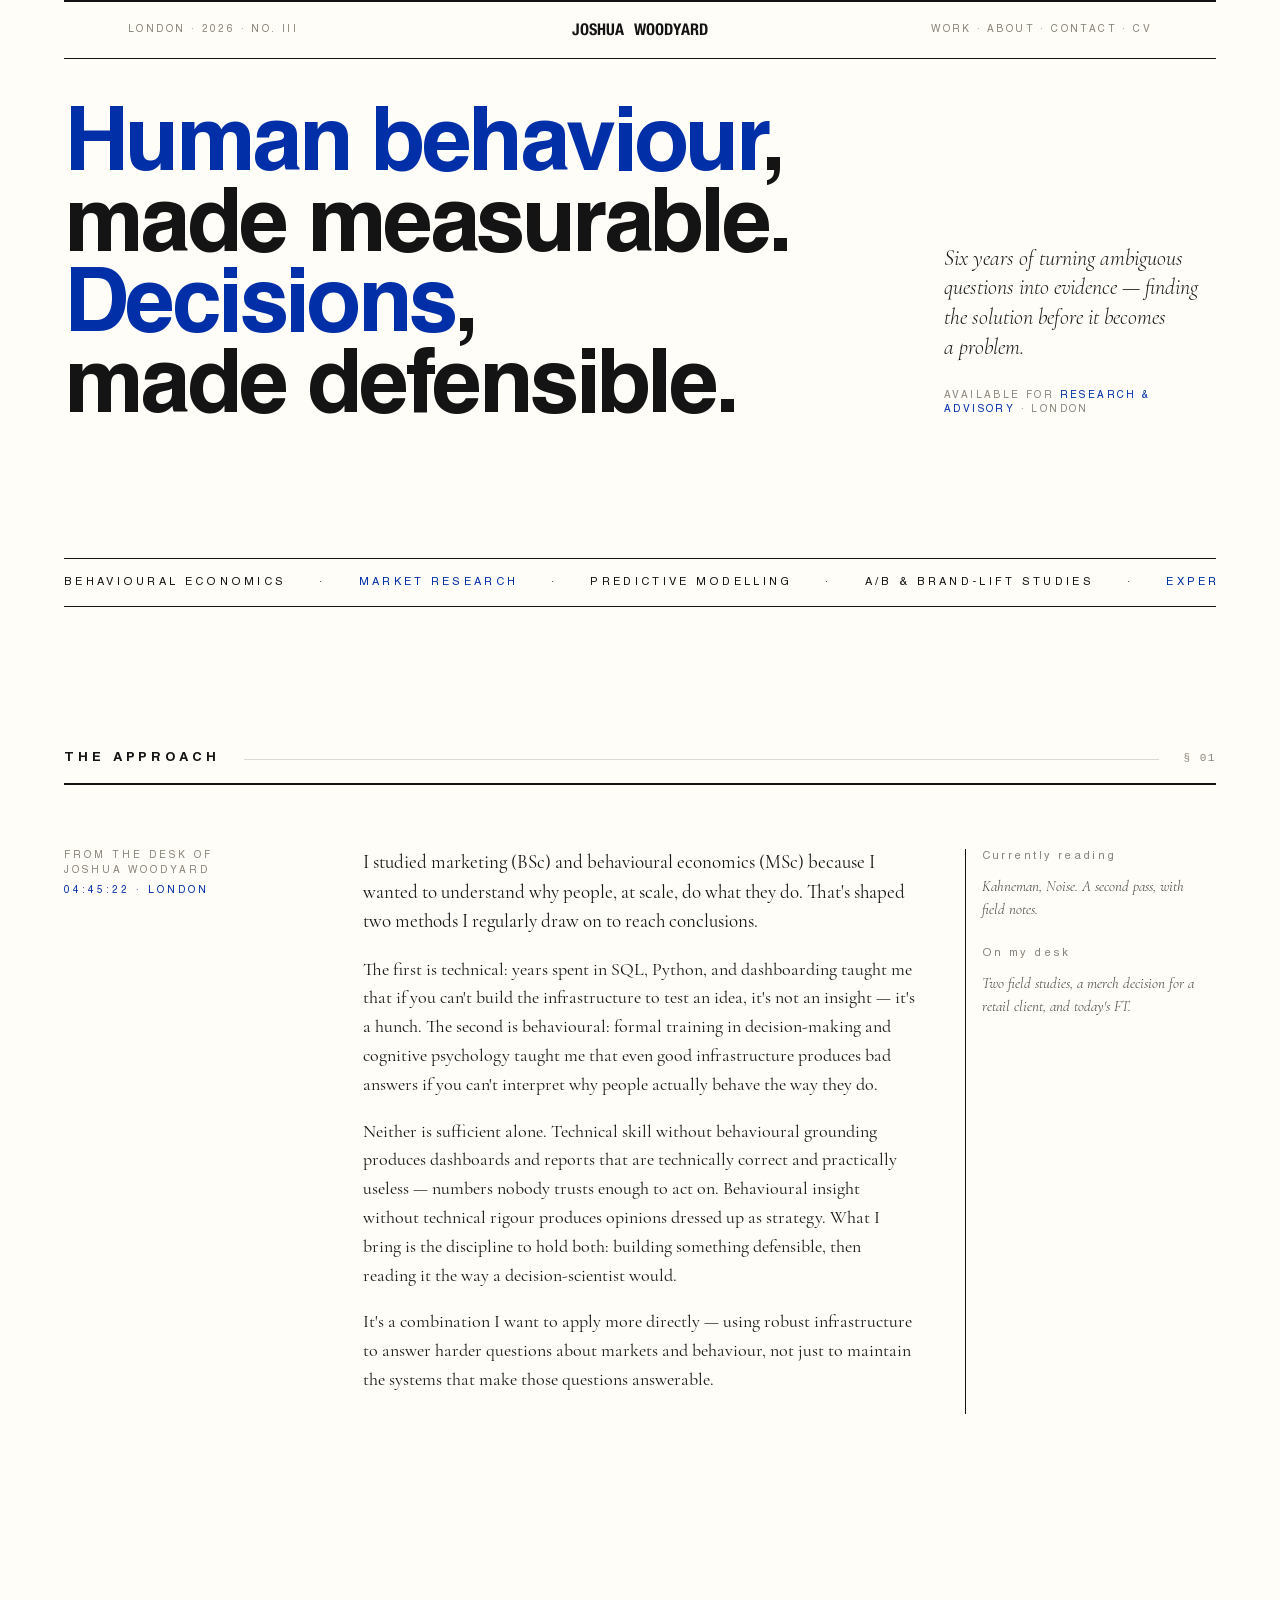
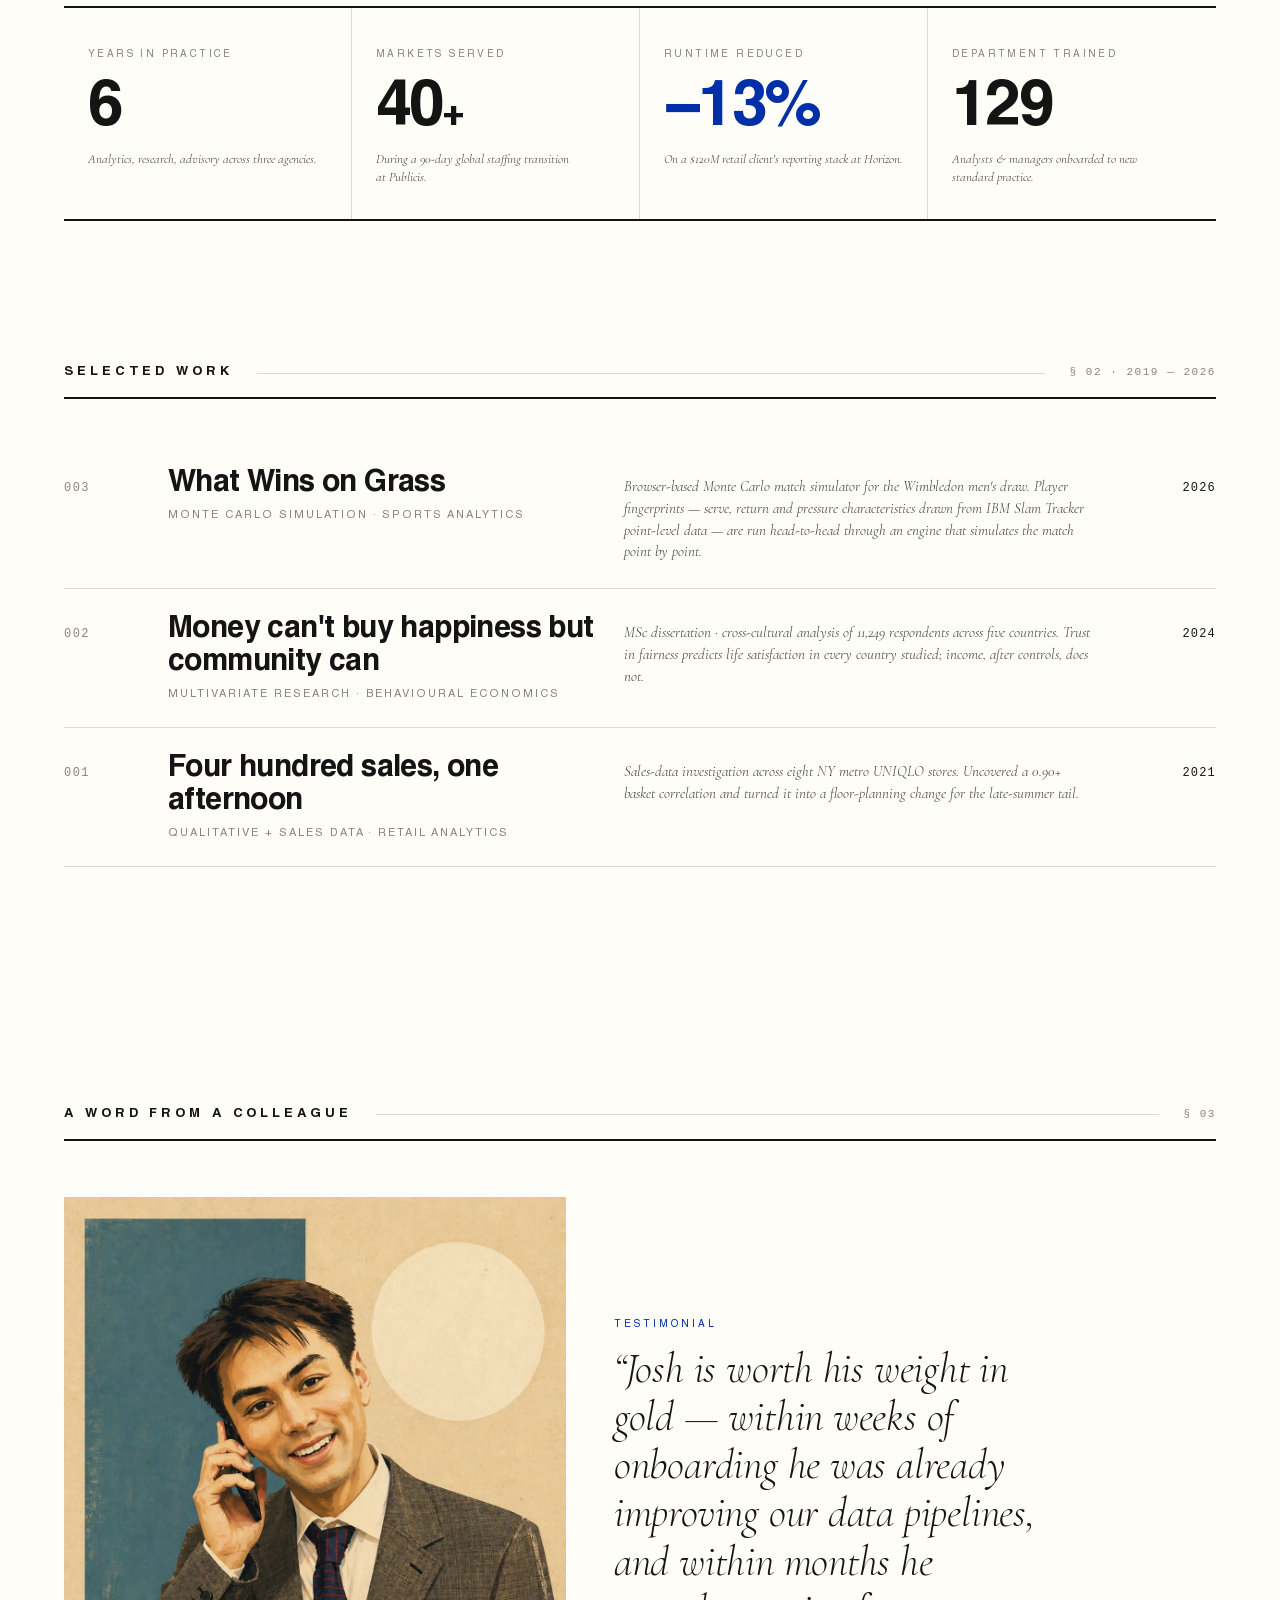
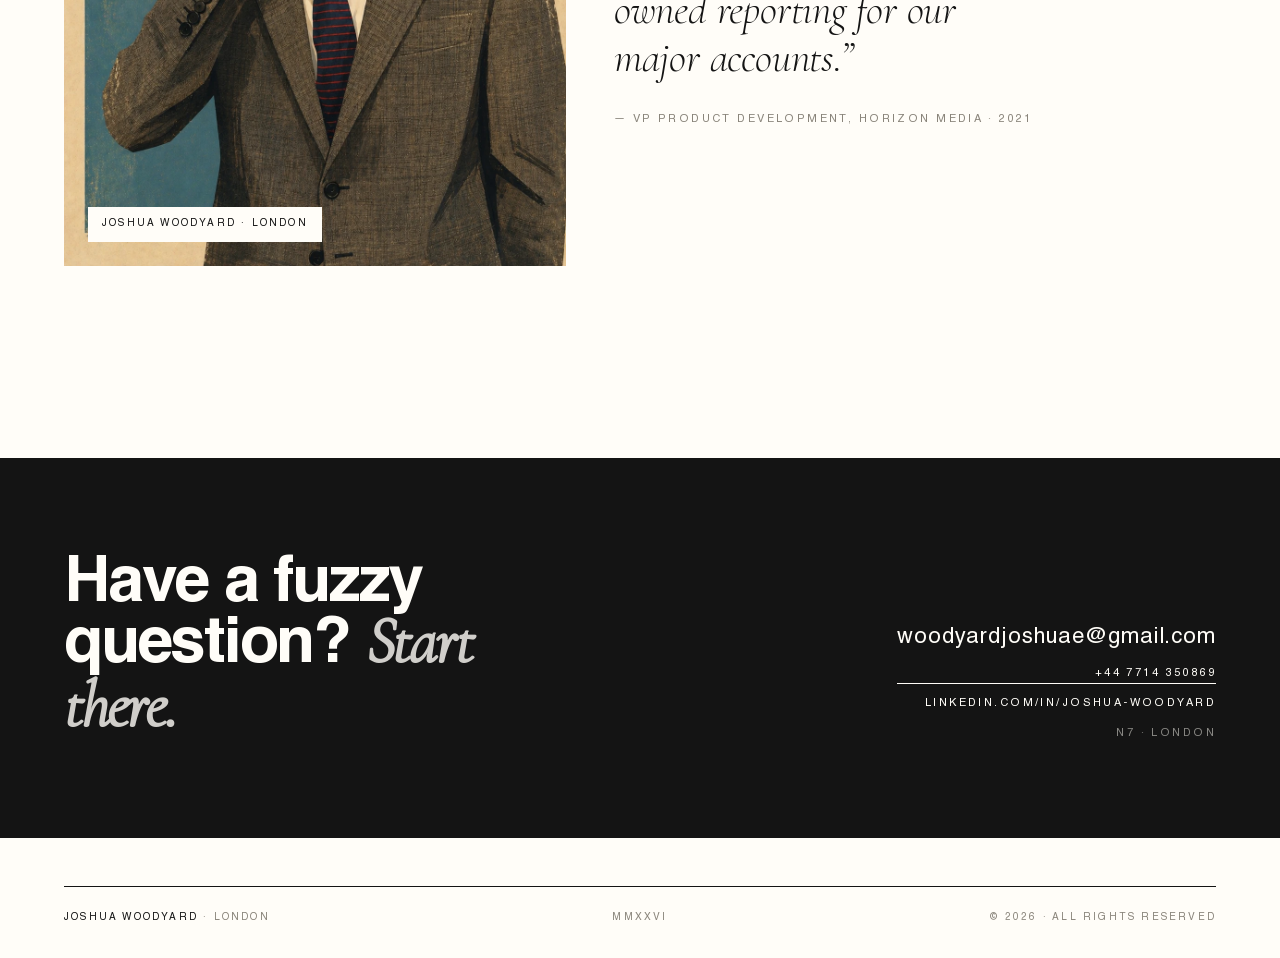
==== commit 2f1100bb: "Projects section, Distinction, shared CV type across the site and Workshop - Dissertation mark is a " ====
--- a/index.html
+++ b/index.html
@@ -26,7 +26,7 @@
 <meta name="twitter:image" content="https://woodyard-inc.github.io/joshua/images/share-card.jpg">
 
 <link rel="preload" as="font" type="font/woff2" href="fonts/Helvetica-Bold.woff2" crossorigin>
-<link rel="preload" as="font" type="font/woff2" href="fonts/CormorantGaramond-Light.woff2" crossorigin>
+<link rel="preload" as="font" type="font/woff2" href="fonts/CormorantGaramondCV-Light.woff2" crossorigin>
 <link rel="stylesheet" href="foundations.css">
 <style>
   body { padding: 0; }
--- a/foundations.css
+++ b/foundations.css
@@ -9,13 +9,21 @@
    and bold top-line headlines — never for body, never with punctuation,
    never with digits other than 1. Helvetica is the workhorse for everything
    else; Cormorant Garamond is the editorial serif for reading and italic
-   pull quotes. */
+   pull quotes.
+
+   Line metrics are corrected so a line box matches the ink it holds (the same
+   type as the CV). Cormorant Garamond is served as the metric-corrected
+   "CV" files built by scripts/fix_font_metrics.py (SIL OFL, see
+   fonts/OFL.txt). Helvetica and National are not ours to modify, so they are
+   corrected here with ascent/descent/line-gap overrides measured by that
+   script. */
 @font-face {
   font-family: "Helvetica";
   src: url("./fonts/Helvetica.woff2") format("woff2");
   font-weight: 400;
   font-style: normal;
   font-display: swap;
+  ascent-override: 73.7%; descent-override: 22.1%; line-gap-override: 0%;
 }
 @font-face {
   font-family: "Helvetica";
@@ -23,21 +31,39 @@
   font-weight: 700;
   font-style: normal;
   font-display: swap;
+  ascent-override: 74.3%; descent-override: 21.8%; line-gap-override: 0%;
 }
 @font-face {
   font-family: "Cormorant Garamond";
-  src: url("./fonts/CormorantGaramond-Light.woff2") format("woff2");
+  src: url("./fonts/CormorantGaramondCV-Light.woff2") format("woff2");
   font-weight: 300;
   font-style: normal;
   font-display: swap;
 }
 @font-face {
   font-family: "Cormorant Garamond";
-  src: url("./fonts/CormorantGaramond-LightItalic.woff2") format("woff2");
+  src: url("./fonts/CormorantGaramondCV-LightItalic.woff2") format("woff2");
   font-weight: 300;
   font-style: italic;
   font-display: swap;
 }
+/* Real bold cut. Without this, weight 700 on Cormorant was synthesised by the
+   browser — a smeared outline that reads as overtype rather than a drawn bold,
+   which is especially visible in print. */
+@font-face {
+  font-family: "Cormorant Garamond";
+  src: url("./fonts/CormorantGaramondCV-Regular.woff2") format("woff2");
+  font-weight: 400;
+  font-style: normal;
+  font-display: swap;
+}
+@font-face {
+  font-family: "Cormorant Garamond";
+  src: url("./fonts/CormorantGaramondCV-Bold.woff2") format("woff2");
+  font-weight: 700;
+  font-style: normal;
+  font-display: swap;
+}
 @font-face {
   font-family: "National";
   src: url("./fonts/NationalCodesUniversal.woff2") format("woff2");
@@ -46,6 +72,7 @@
   font-display: swap;
   /* Restrict usage — font only contains these codepoints. */
   unicode-range: U+0020, U+0031, U+0041-005A, U+0061-007A, U+00A0;
+  ascent-override: 29.6%; descent-override: 3.6%; line-gap-override: 0%;
 }
 
 :root {
@@ -56,6 +83,45 @@
   --paper-warm:   #F0EBDD;   /* deeper bone for cards/insets */
   --paper-bone:   #FAF7F0;   /* bone white — secondary surface */
   --paper-bright: #FFFDF8;   /* alias — same as --paper */
+  /* ---- CV TYPE SCALE ----
+     Sizes are matched by X-HEIGHT, not by point size, because the CV mixes
+     three typefaces whose proportions are nothing alike:
+
+         Cormorant Garamond   x-height 0.386em
+         Helvetica            x-height 0.532em   (38% larger at the same pt)
+         National Codes       cap      0.288em   (a caps face, tiny on the em)
+
+     Point size measures the em box, which is an arbitrary container — two faces
+     set at the same points can differ by half again in the size the eye reads.
+     The sans numbers therefore look small beside the serif ones on purpose.
+
+     There are only THREE optical tiers on the page, all relative to --cv-body:
+
+       0.90x  sans caps, secondary   — contact line, skill keys, Topics labels,
+                                       the running strip on the continuation sheet
+       1.00x  serif, reading size    — summary, bullets, Topics text, and the
+                                       "city | dates" line, which differs from
+                                       body copy by colour alone, not by size
+       1.08x  sans bold, structural  — section headings AND role titles, which
+                                       share one size on purpose. Headings are
+                                       set in caps over a rule; titles are mixed
+                                       case. A heading must never be smaller
+                                       than the titles beneath it.
+
+     The wordmark is the one element that ignores the tiers. It is a brand mark,
+     not text in a hierarchy, so it is the same size on both sheets — matching
+     its cap height to the row it sits in made it read as a label rather than a
+     signature. National is a caps face at 0.288em, so 30pt gives an 8.6pt cap:
+     larger than anything around it, which is the point.
+
+     Hierarchy comes from weight, case and colour, never from size alone. A role
+     title that towers over its own bullets is the error this replaced. */
+  --cv-micro:    7.5pt;    /* 0.90x — sans caps */
+  --cv-body:     11.5pt;   /* 1.00x — the anchor */
+  --cv-entry:    9pt;      /* 1.08x — sans bold */
+  --cv-heading:  9pt;      /* 1.08x — sans bold caps, over a rule */
+  --cv-name:     30pt;
+
   --ink:          #141414;   /* off-black, warmer than pure black */
   --ink-soft:     #3C3A36;   /* body copy secondary */
   --ink-muted:    #8A857B;   /* captions, metadata */
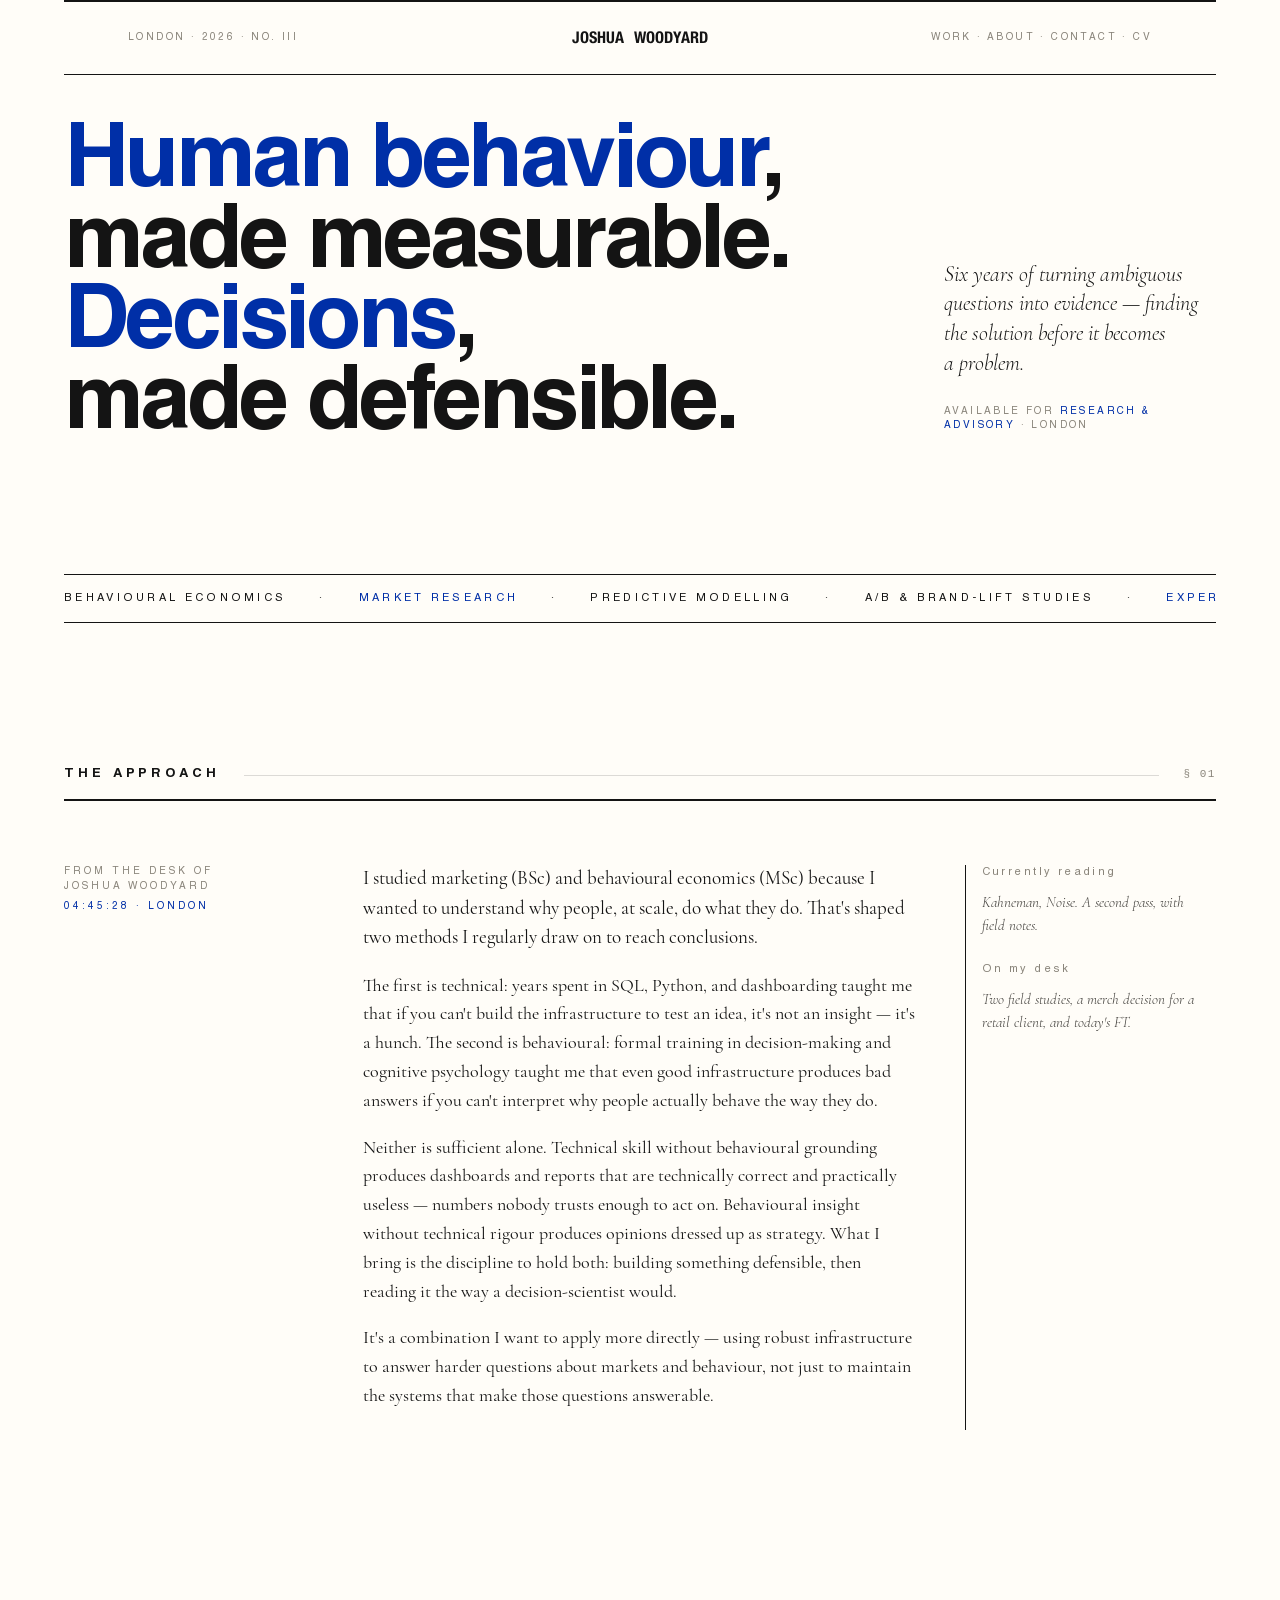
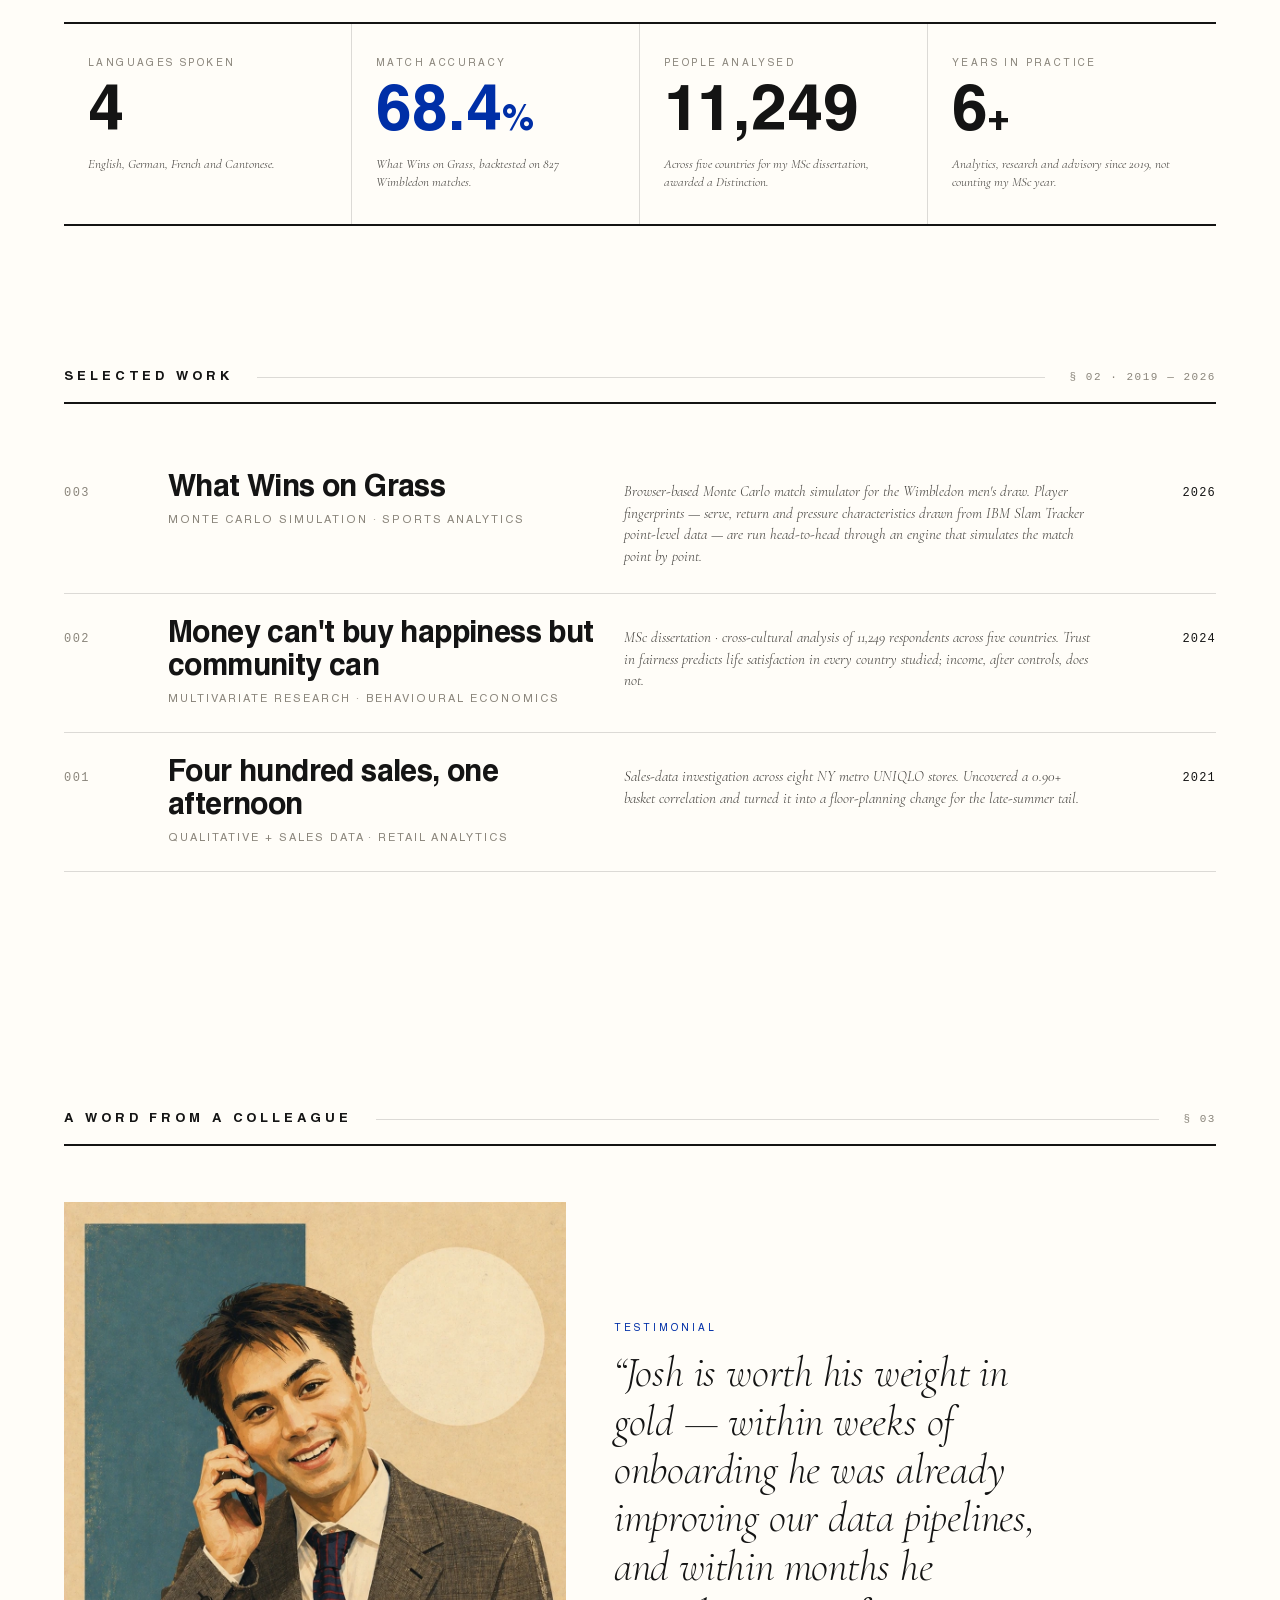
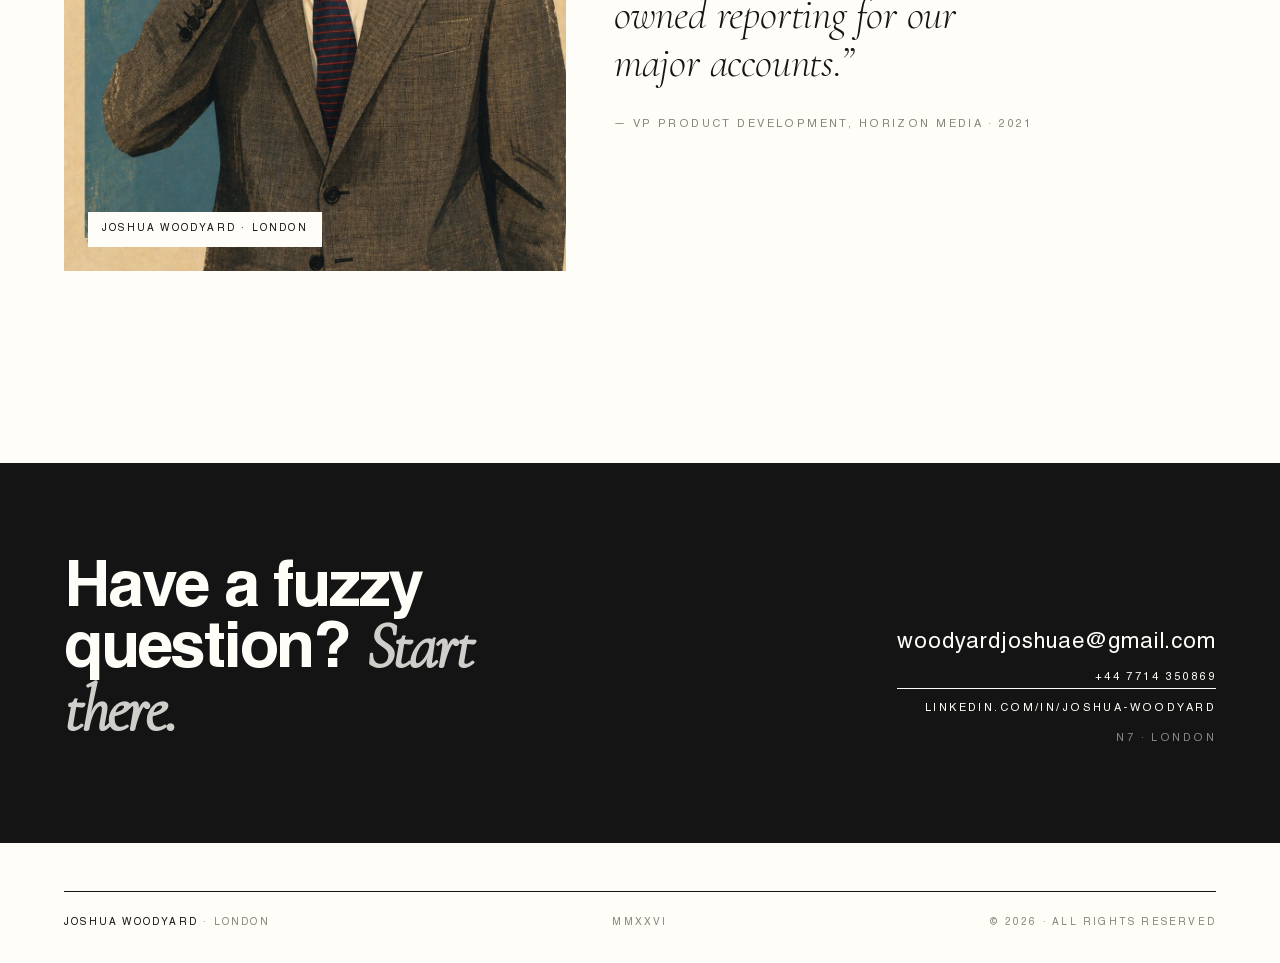
==== commit 51a45655: "Portfolio: new highlights, read from the CV where possible, untightened The big figures were set at " ====
--- a/index.html
+++ b/index.html
@@ -151,8 +151,9 @@
     border-right: 1px solid var(--rule-strong);
   }
   .stats .s-cell:last-child { border-right: none; }
-  .stats .s-cell .k { font-family: var(--font-display); font-size: 10px; letter-spacing: 0.24em; text-transform: uppercase; color: var(--ink-muted); }
-  .stats .s-cell .v { font-family: var(--font-display); font-size: 64px; line-height: 0.95; font-weight: 700; letter-spacing: -0.04em; color: var(--ink); margin-top: var(--s-3); font-variant-numeric: tabular-nums; }
+  .stats .s-cell .k { display: block; line-height: 1.5; font-family: var(--font-display); font-size: 10px; letter-spacing: 0.24em; text-transform: uppercase; color: var(--ink-muted); }
+  .stats .s-cell .v { font-family: var(--font-display); font-size: 64px; line-height: 0.95; font-weight: 700; letter-spacing: 0; color: var(--ink); margin-top: var(--s-3); font-variant-numeric: tabular-nums; }
+  .stats .s-cell .v .unit { font-size: 36px; }
   .stats .s-cell .v--cobalt { color: var(--cobalt); }
   .stats .s-cell .n { font-family: var(--font-body); font-style: italic; font-size: 13px; color: var(--ink-soft); line-height: 1.4; margin-top: var(--s-3); }
 
@@ -260,7 +261,9 @@
     .hero .hero-meta .lede { font-size: 19px; }
     .work-row .t { font-size: 24px; }
     .work-row .sub { font-size: 10px; letter-spacing: 0.14em; }
-    .stats .s-cell .v { font-size: 48px; }
+    .stats .s-cell { padding: var(--s-5) var(--s-4); }
+    .stats .s-cell .v { font-size: 40px; }
+    .stats .s-cell .v .unit { font-size: 26px; }
     .contact-block { padding: var(--s-7) var(--s-5); }
     .contact-block h3 { font-size: 32px; }
     .contact-block .right { text-align: left; }
@@ -347,28 +350,59 @@
   </section>
 
   <!-- STATS -->
-  <section class="stats" aria-label="Career highlights">
+  <section class="stats" aria-label="Highlights">
+    <div class="s-cell">
+      <span class="k">Languages spoken</span>
+      <div class="v" id="stat-langs">4</div>
+      <p class="n" id="stat-langs-n">English, German, French and Cantonese.</p>
+    </div>
+    <div class="s-cell">
+      <span class="k">Match accuracy</span>
+      <div class="v v--cobalt">68.4<span class="unit">%</span></div>
+      <p class="n">What Wins on Grass, backtested on 827 Wimbledon matches.</p>
+    </div>
+    <div class="s-cell">
+      <span class="k">People analysed</span>
+      <div class="v">11,249</div>
+      <p class="n">Across five countries for my MSc dissertation, awarded a Distinction.</p>
+    </div>
     <div class="s-cell">
       <span class="k">Years in practice</span>
-      <div class="v">6</div>
-      <p class="n">Analytics, research, advisory across three agencies.</p>
-    </div>
-    <div class="s-cell">
-      <span class="k">Markets served</span>
-      <div class="v">40<span style="font-size: 36px;">+</span></div>
-      <p class="n">During a 90-day global staffing transition at Publicis.</p>
-    </div>
-    <div class="s-cell">
-      <span class="k">Runtime reduced</span>
-      <div class="v v--cobalt">−13%</div>
-      <p class="n">On a $120M retail client's reporting stack at Horizon.</p>
-    </div>
-    <div class="s-cell">
-      <span class="k">Department trained</span>
-      <div class="v">129</div>
-      <p class="n">Analysts &amp; managers onboarded to new standard practice.</p>
+      <div class="v" id="stat-years">6<span class="unit">+</span></div>
+      <p class="n" id="stat-years-n">Analytics, research and advisory since 2019, not counting my MSc year.</p>
     </div>
   </section>
+  <script>
+    /* Years in practice and languages are read from the CV's own data, so
+       the page stays in step with it: years run from the first role's start
+       to today, less the MSc year; languages are the CV's list. The figures
+       above are the no-script fallback. */
+    (async () => {
+      try {
+        const cv = await (await fetch('cv-data.json', { cache: 'no-cache' })).json();
+        const MON = ['Jan','Feb','Mar','Apr','May','Jun','Jul','Aug','Sep','Oct','Nov','Dec'];
+        const month = (t) => { const m = /([A-Z][a-z]{2}) (\d{4})/.exec(t); return m ? (+m[2]) * 12 + MON.indexOf(m[1]) : NaN; };
+        const span = (when) => { const [a, b] = when.split(/\s+[–-]\s+/); return [month(a), /present/i.test(b) ? null : month(b)]; };
+        const now = new Date(), today = now.getFullYear() * 12 + now.getMonth();
+        const starts = cv.roles.map((r) => span(r.when)[0]).filter(Number.isFinite);
+        const msc = cv.education.find((e) => /^Master/.test(e.degree));
+        const [ms, me] = msc ? span(msc.when) : [0, 0];
+        const months = today - Math.min(...starts) - (Number.isFinite(ms) && Number.isFinite(me) ? me - ms : 0);
+        if (Number.isFinite(months) && months > 0) {
+          const years = Math.floor(months / 12);
+          document.getElementById('stat-years').innerHTML = years + (months % 12 ? '<span class="unit">+</span>' : '');
+          document.getElementById('stat-years-n').textContent =
+            `Analytics, research and advisory since ${Math.floor(Math.min(...starts) / 12)}, not counting my MSc year.`;
+        }
+        const langs = (cv.languages || []).map((l) => l.name);
+        if (langs.length) {
+          document.getElementById('stat-langs').textContent = langs.length;
+          document.getElementById('stat-langs-n').textContent =
+            (langs.length > 1 ? langs.slice(0, -1).join(', ') + ' and ' + langs.at(-1) : langs[0]) + '.';
+        }
+      } catch { /* keep the fallback figures */ }
+    })();
+  </script>
 
   <!-- WORK INDEX -->
   <section id="work">
--- a/foundations.css
+++ b/foundations.css
@@ -248,6 +248,15 @@
    overlap. We correct with positive letter-spacing and disable kerning
    (the font's own kern table is unreliable). Never give National negative
    tracking. */
+/* National's letters are 0.3em tall, so a line box at line-height 1 is two
+   thirds empty space. Every National wordmark is trimmed to its ink (the
+   ascent-override above is the letters' real height), the same as the CV,
+   so it takes only the room its letters need and spacing around it is
+   measured from the letters, not from an invisible box. */
+.pf-wordmark, .wordmark, .masthead, .cv-name, .brand-centre h1 {
+  text-box: trim-both text alphabetic;
+}
+
 /* Force National on wordmark/masthead/cv-name regardless of element/cascade */
 h1.wordmark, h2.wordmark, .wordmark,
 h1.masthead, h2.masthead, .masthead,
@@ -473,7 +482,9 @@
   align-items: center;
   max-width: 1280px;
   margin: 0 auto;
-  padding: var(--s-2) var(--page-pad);
+  /* Rule to wordmark ink, top and bottom: the wordmark is trimmed to its
+     letters, so this is the real gap. */
+  padding: var(--s-4) var(--page-pad);
   font-family: var(--font-sans);
   font-size: 10px;
   letter-spacing: 0.24em;
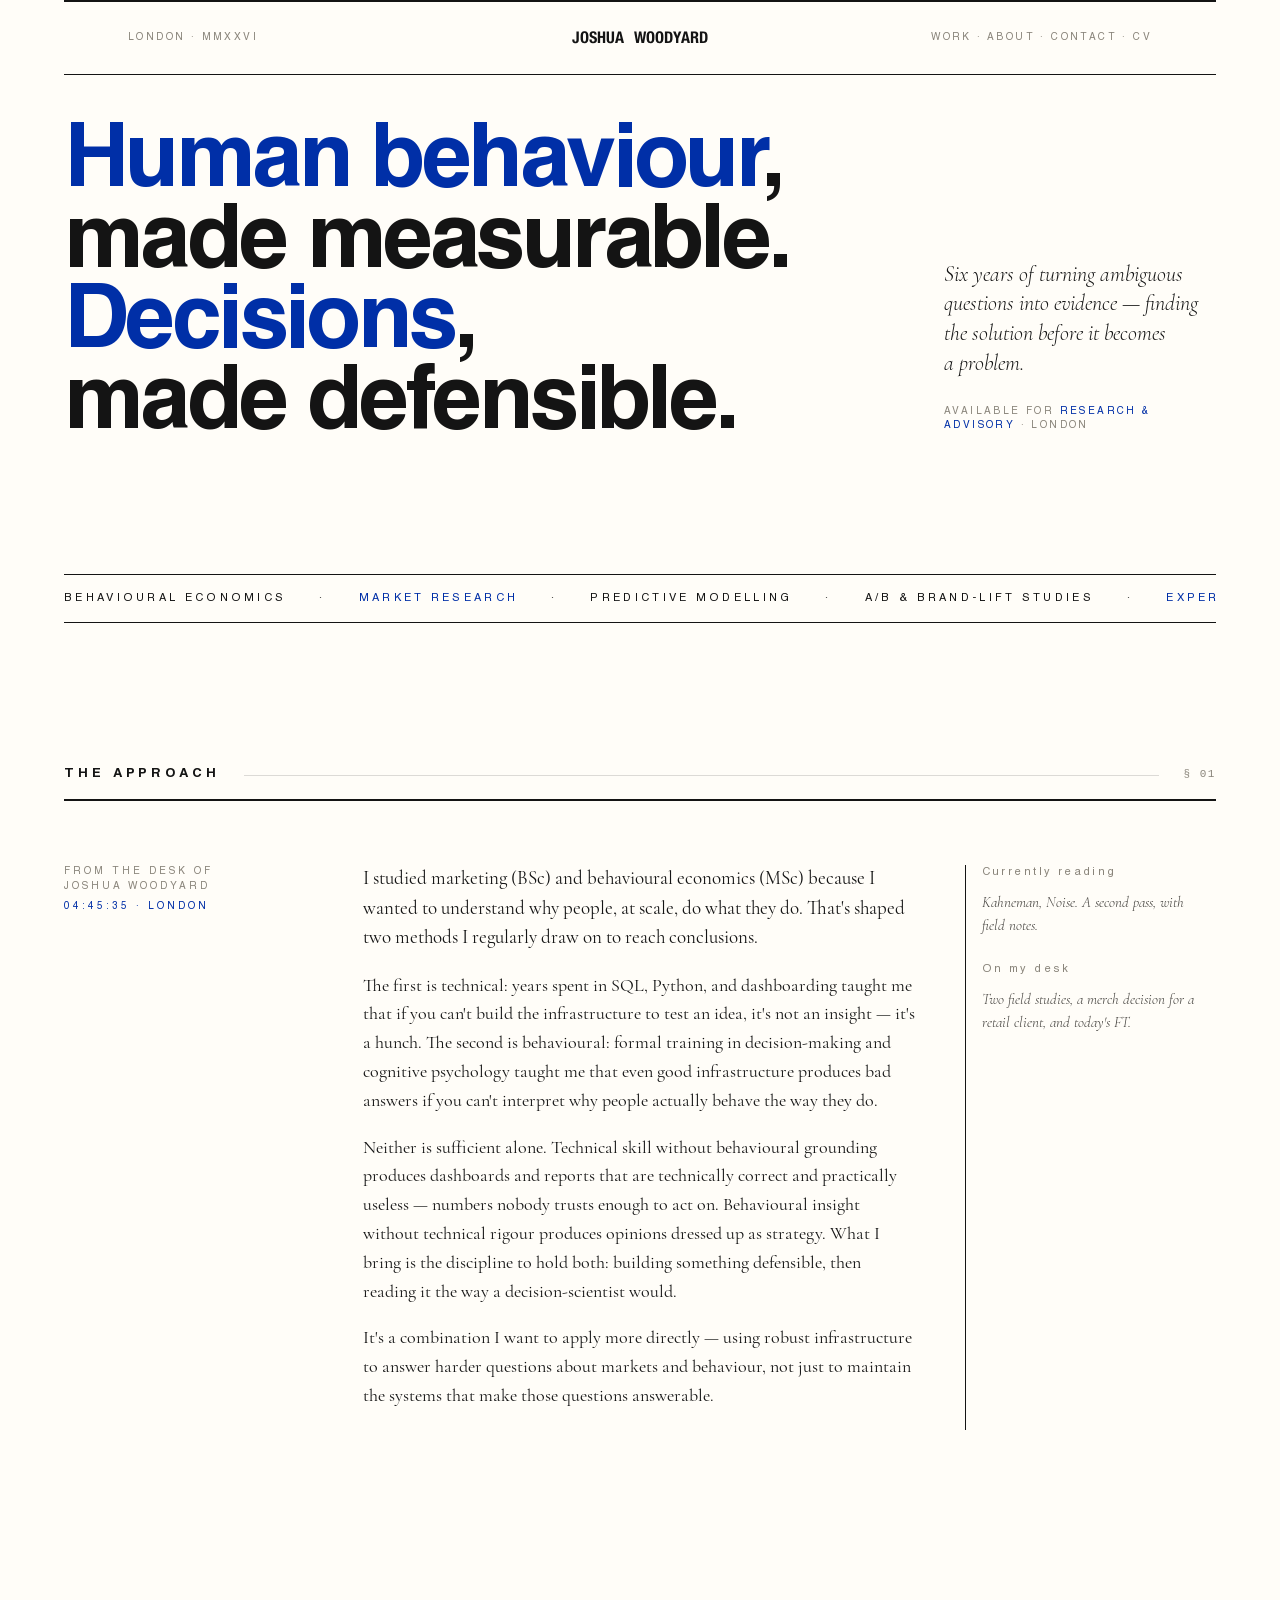
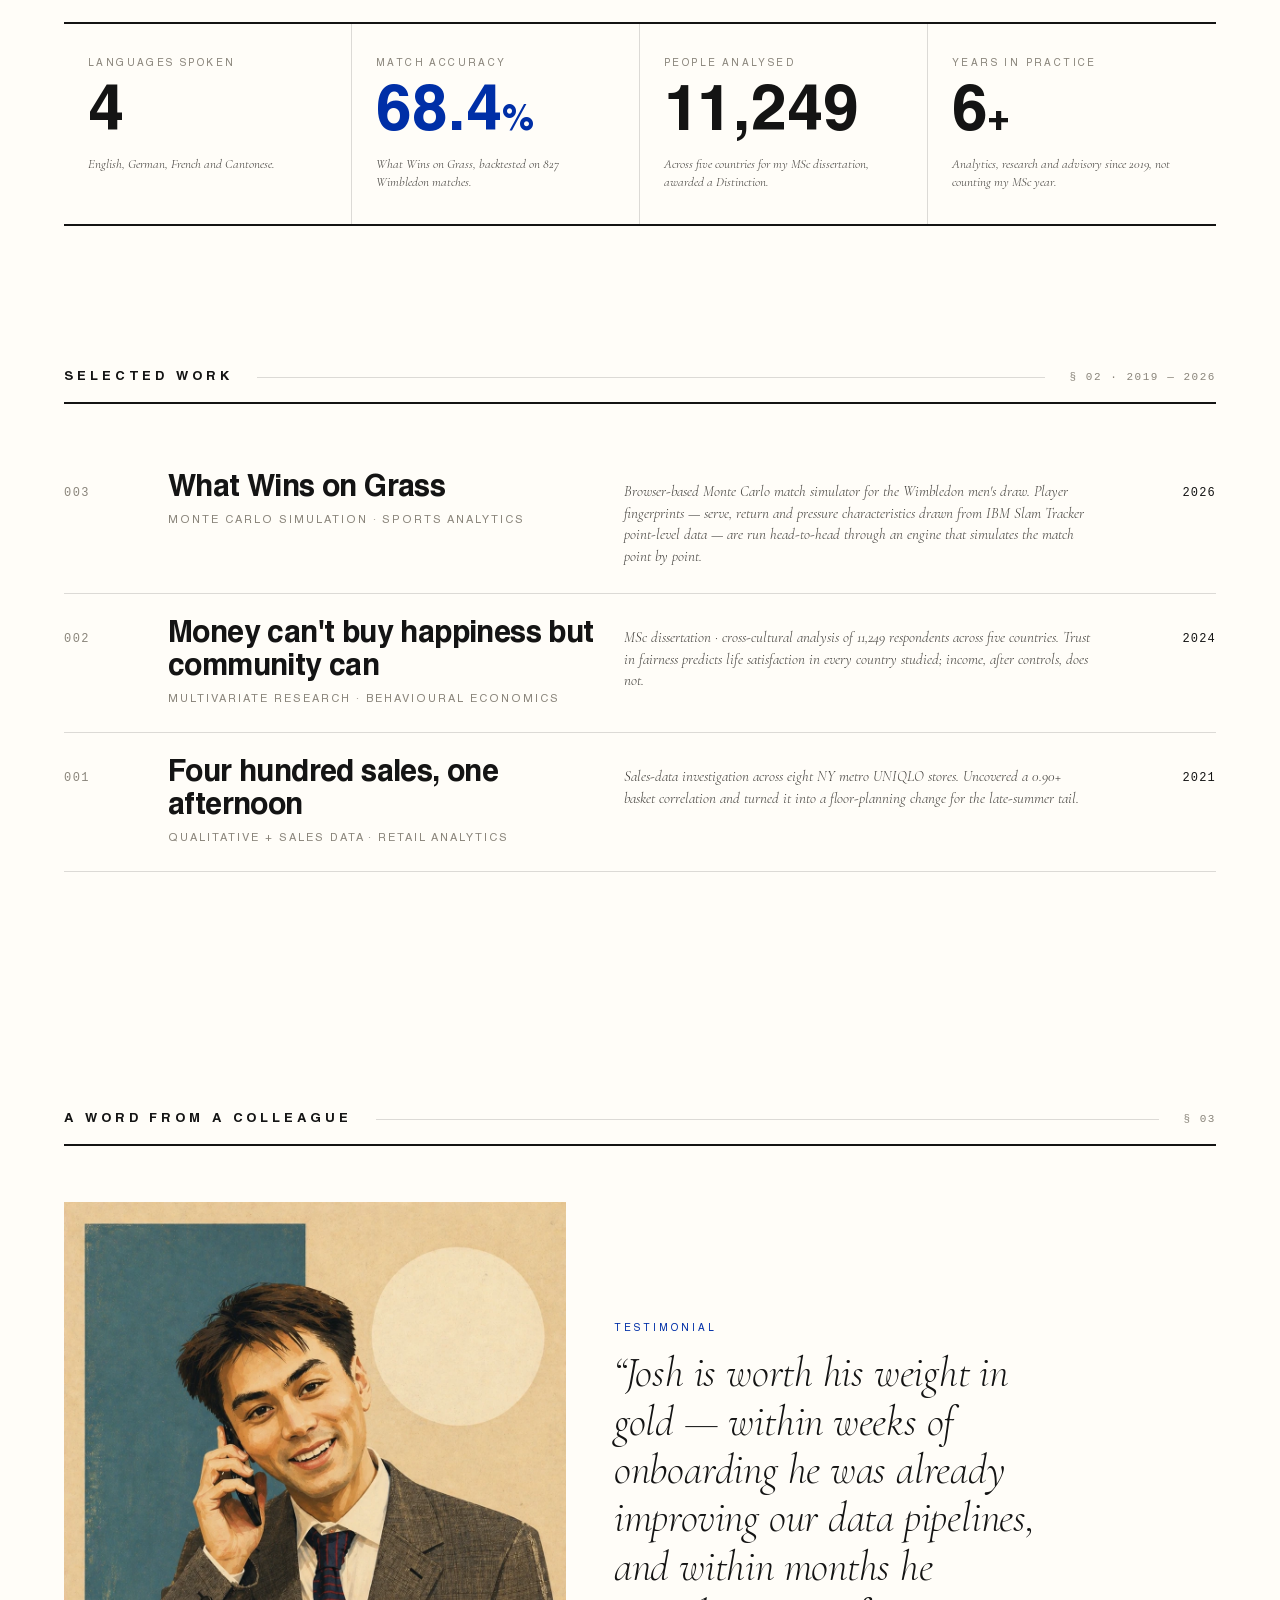
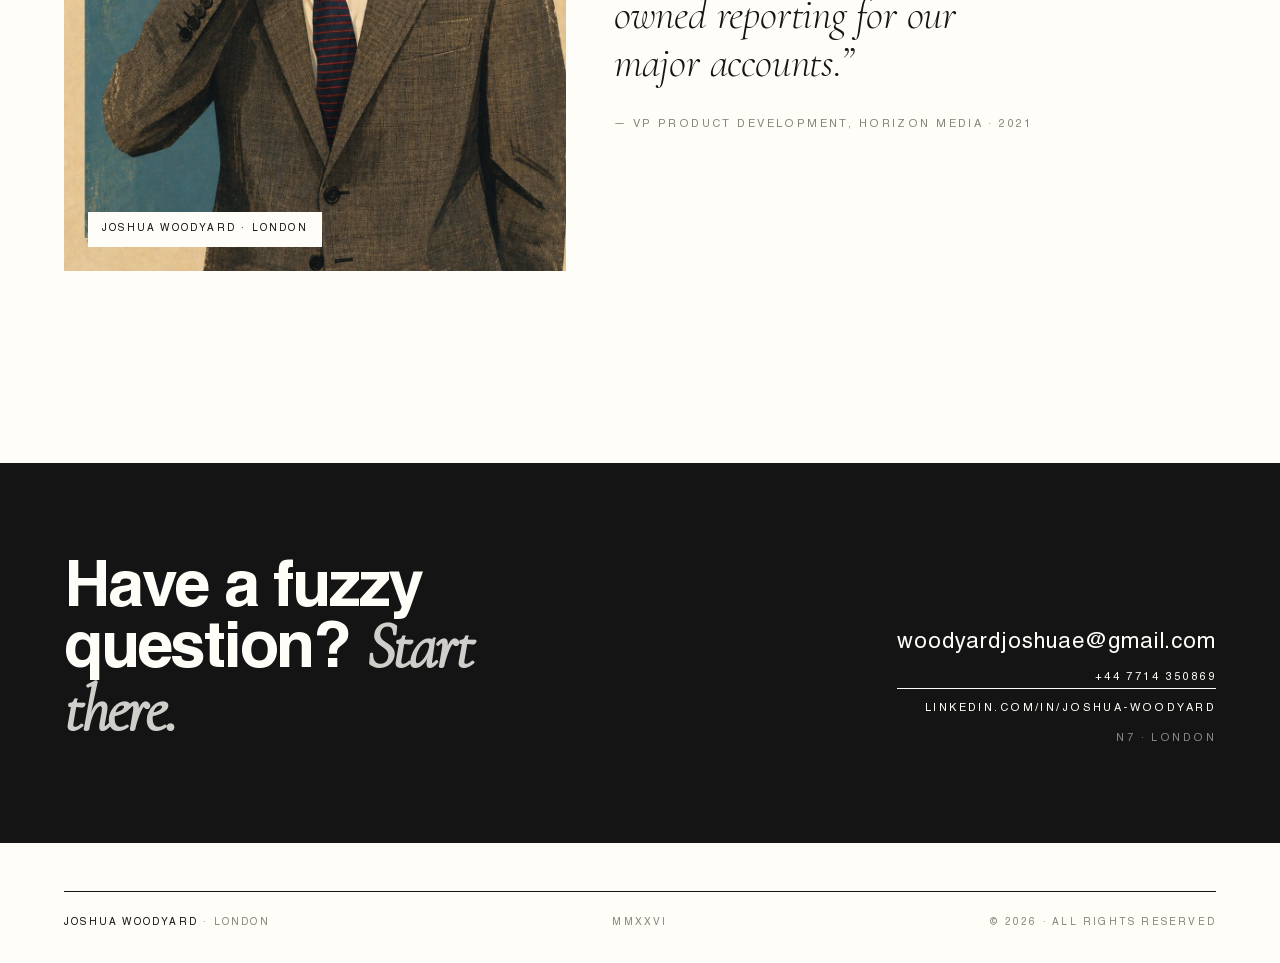
==== commit 1de11754: "Final dissertation edits and case-study consistency - Fairness described as the most consistent link" ====
--- a/index.html
+++ b/index.html
@@ -288,7 +288,7 @@
   <!-- NAMEPLATE -->
   <div class="pf-shell">
     <header class="pf-nameplate">
-      <span class="pf-left">London · 2026 · No. III</span>
+      <span class="pf-left">London · MMXXVI</span>
       <a class="pf-wordmark" href="index.html">Joshua Woodyard</a>
       <span class="pf-right"><span class="pf-nav-desktop"><a href="#work">Work</a> · <a href="#about">About</a> · <a href="#contact">Contact</a> · <a href="cv.html">CV</a></span><details class="menu">
         <summary aria-label="Open menu">Menu<span class="chev" aria-hidden="true"></span></summary>
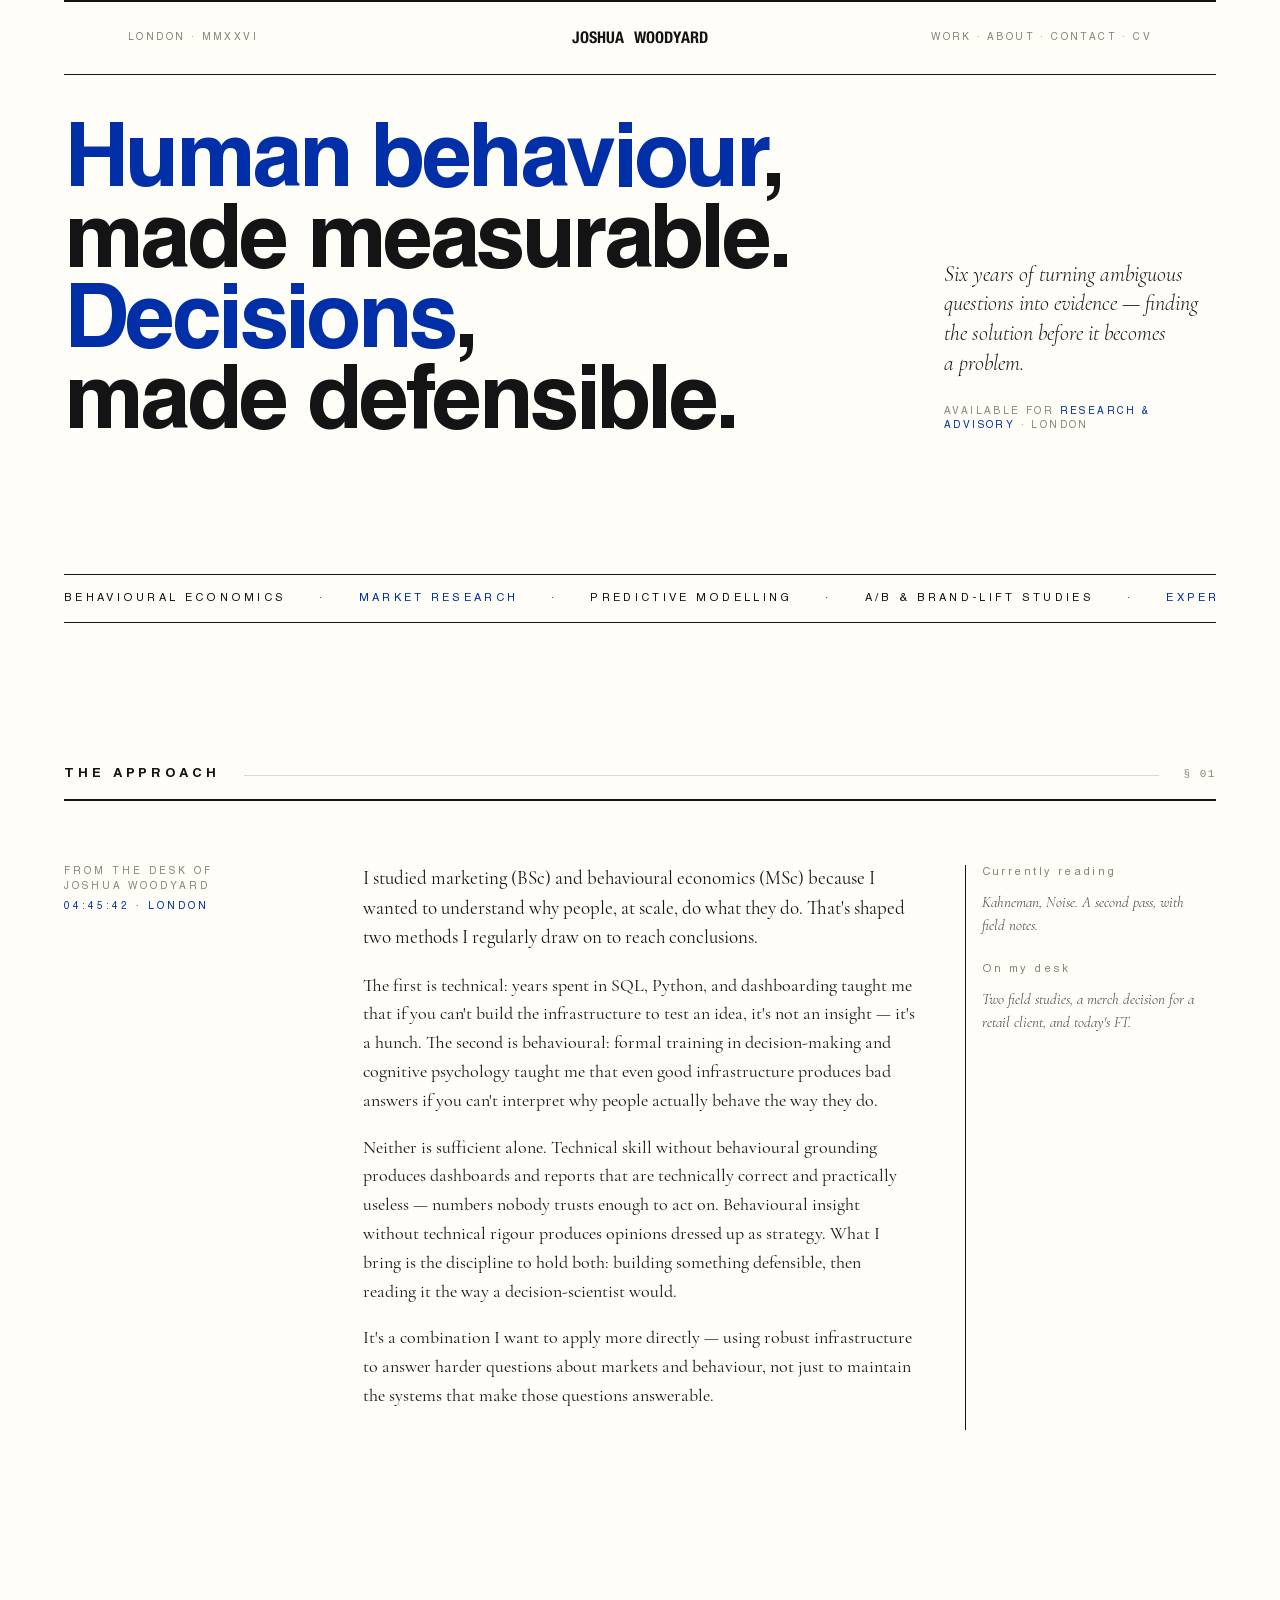
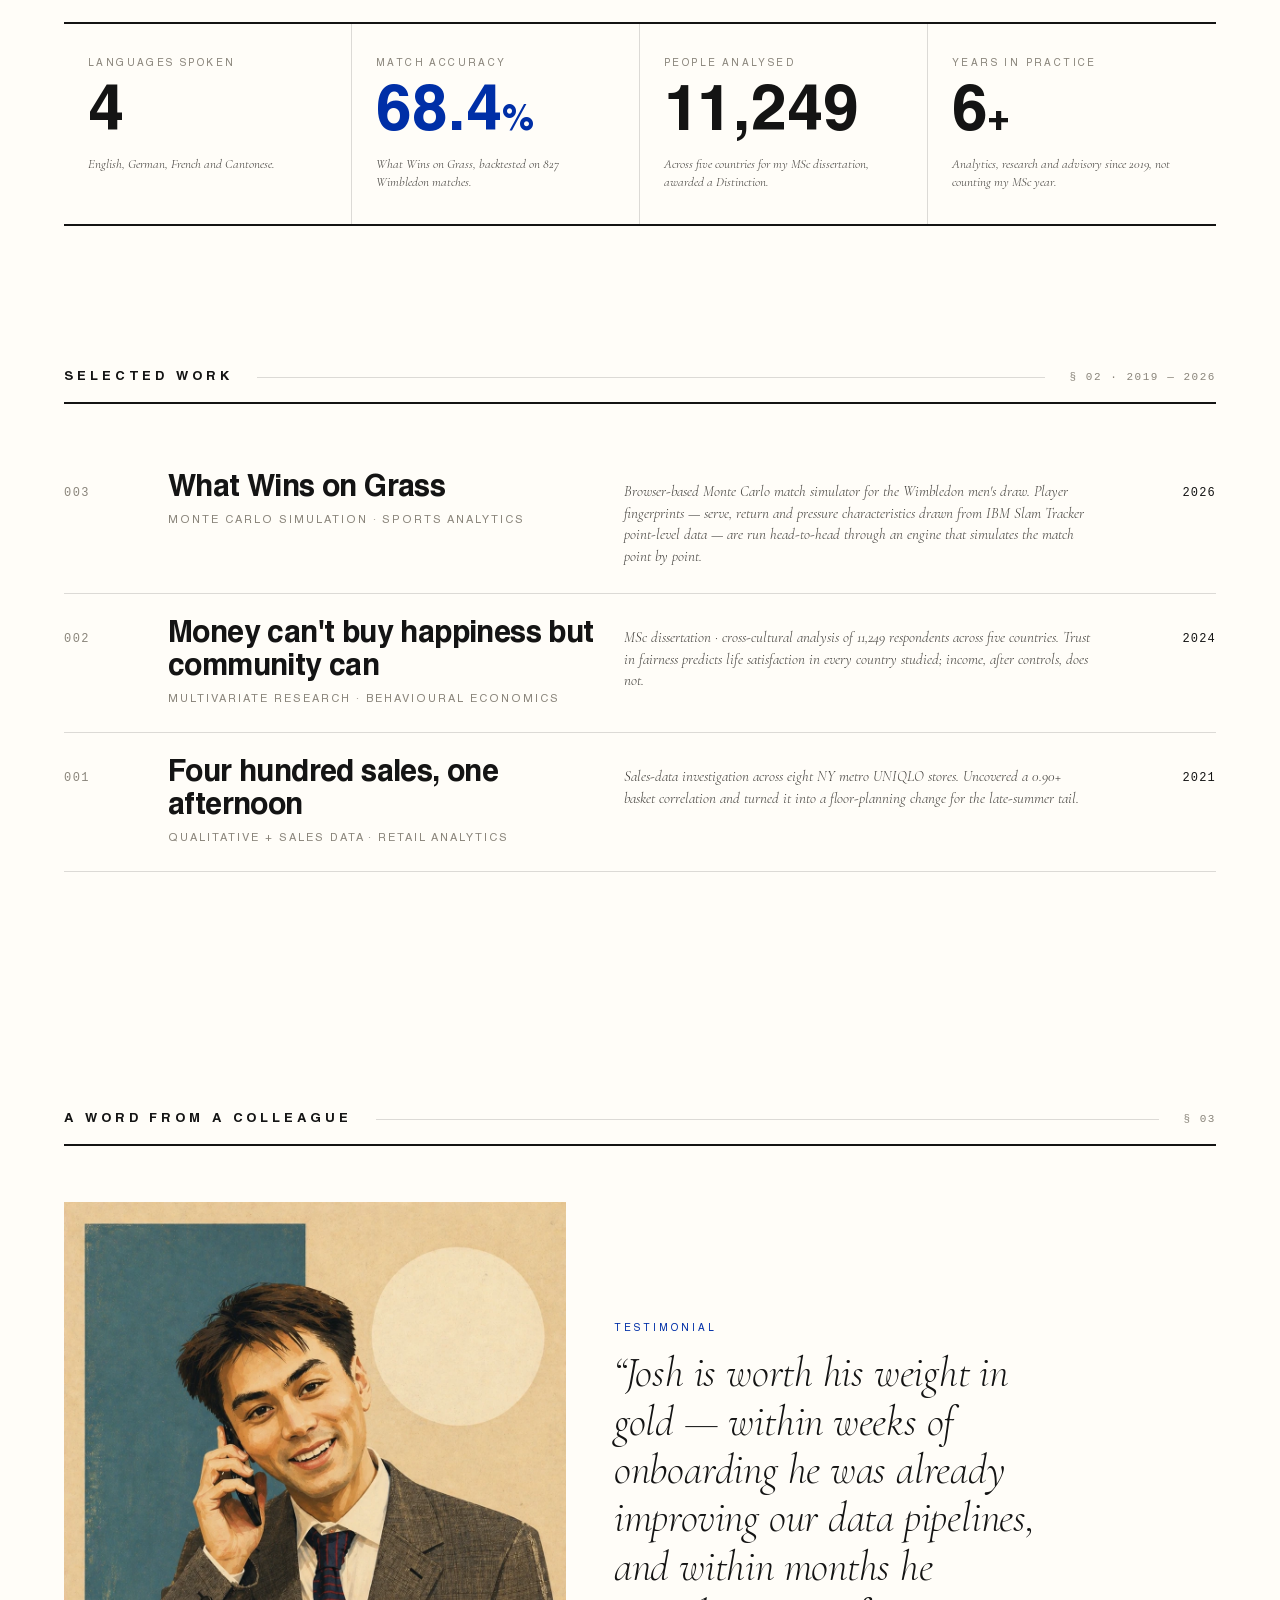
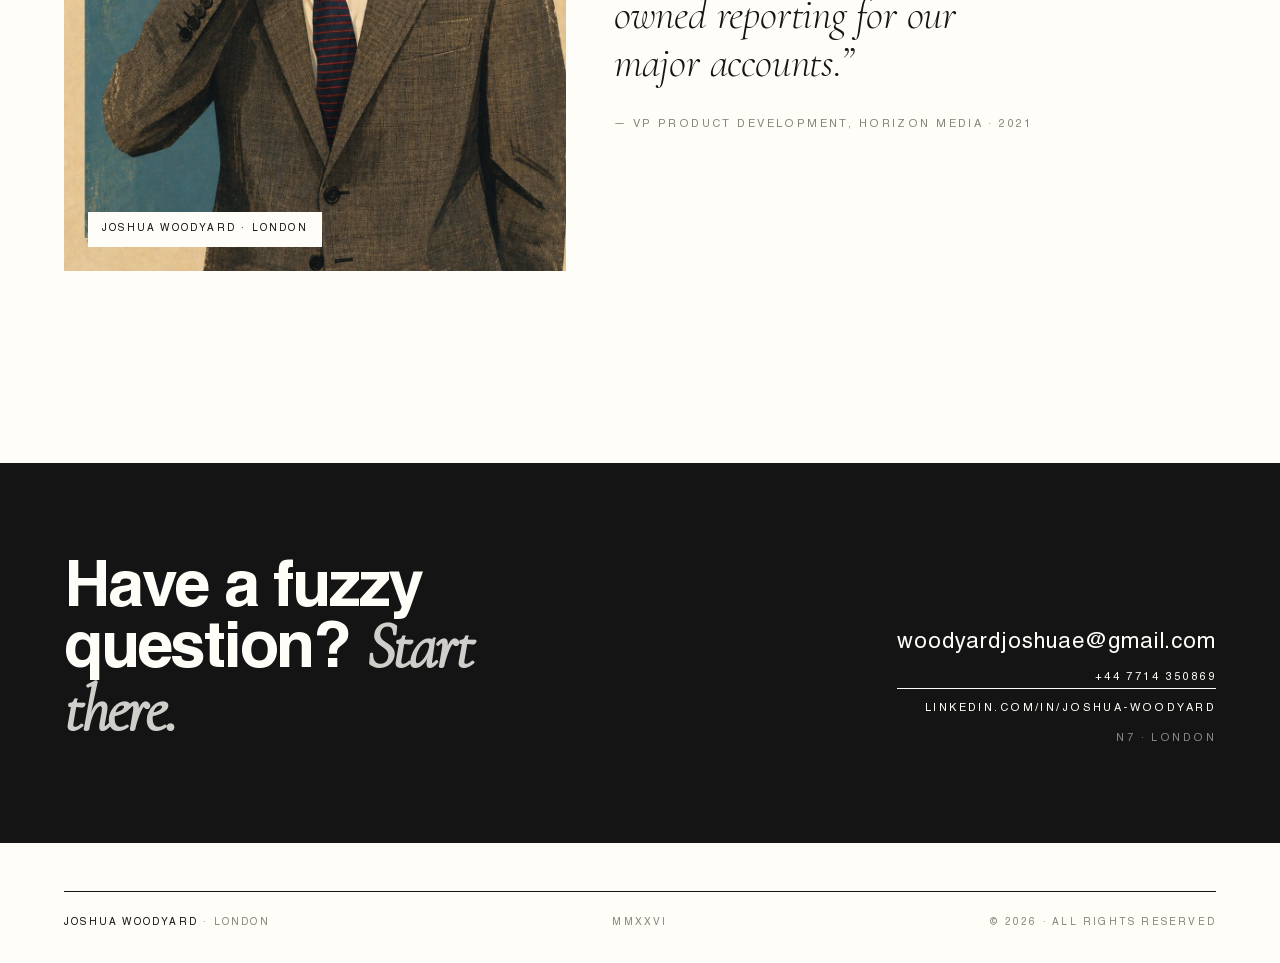
==== commit 576afc0b: "Mobile polish across the portfolio - Shared nameplate on phones: wordmark left at a readable size, m" ====
--- a/index.html
+++ b/index.html
@@ -268,6 +268,19 @@
     .contact-block h3 { font-size: 32px; }
     .contact-block .right { text-align: left; }
     .contact-block .right .big { font-size: 18px; word-break: break-word; }
+    /* Phone rhythm: desktop gaps (96-128px) halved, headline sized to fit. */
+    .hero { padding: var(--s-7) 0 var(--s-7); }
+    .hero h1 { font-size: clamp(32px, 10vw, 44px); letter-spacing: -0.03em; }
+    .hero .hero-meta .where { font-size: 11px; letter-spacing: 0.16em; line-height: 1.7; }
+    .ticker { letter-spacing: 0.2em; }
+    .sect-head { margin: var(--s-8) 0 var(--s-5); }
+    .sect-head h2 { letter-spacing: 0.2em; }
+    .letter { padding: var(--s-4) 0 var(--s-7); }
+    .stats { margin: var(--s-7) 0; }
+    .work-index { padding-bottom: var(--s-7); }
+    .feature { padding: var(--s-4) 0 var(--s-7); gap: var(--s-5); }
+    .feature .body q { font-size: 28px; }
+    .contact-block { margin-top: var(--s-7); }
   }
 
   /* Larger tap targets for in-page links on touch devices */
--- a/foundations.css
+++ b/foundations.css
@@ -548,7 +548,13 @@
 @media (max-width: 700px) {
   .pf-nav-desktop { display: none; }
   .pf-nameplate .menu { display: inline-block; }
-  .pf-nameplate { grid-template-columns: auto 1fr auto; }
+  /* Phones: wordmark left, menu right. The date / issue line is dropped:
+     beside the wordmark it squeezed both onto two lines. National draws its
+     letters at about a third of the em, so the wordmark needs a large size
+     to read at all. */
+  .pf-left { display: none; }
+  .pf-nameplate { grid-template-columns: 1fr auto; padding: var(--s-3) var(--page-pad); }
+  .pf-wordmark { font-size: 36px; text-align: left; justify-self: start; }
   .pf-colophon { grid-template-columns: 1fr; gap: var(--s-2); }
-  .pf-col-c, .pf-col-r { text-align: left; }
-}
+  .pf-col-l, .pf-col-c, .pf-col-r { text-align: left; white-space: normal; }
+}
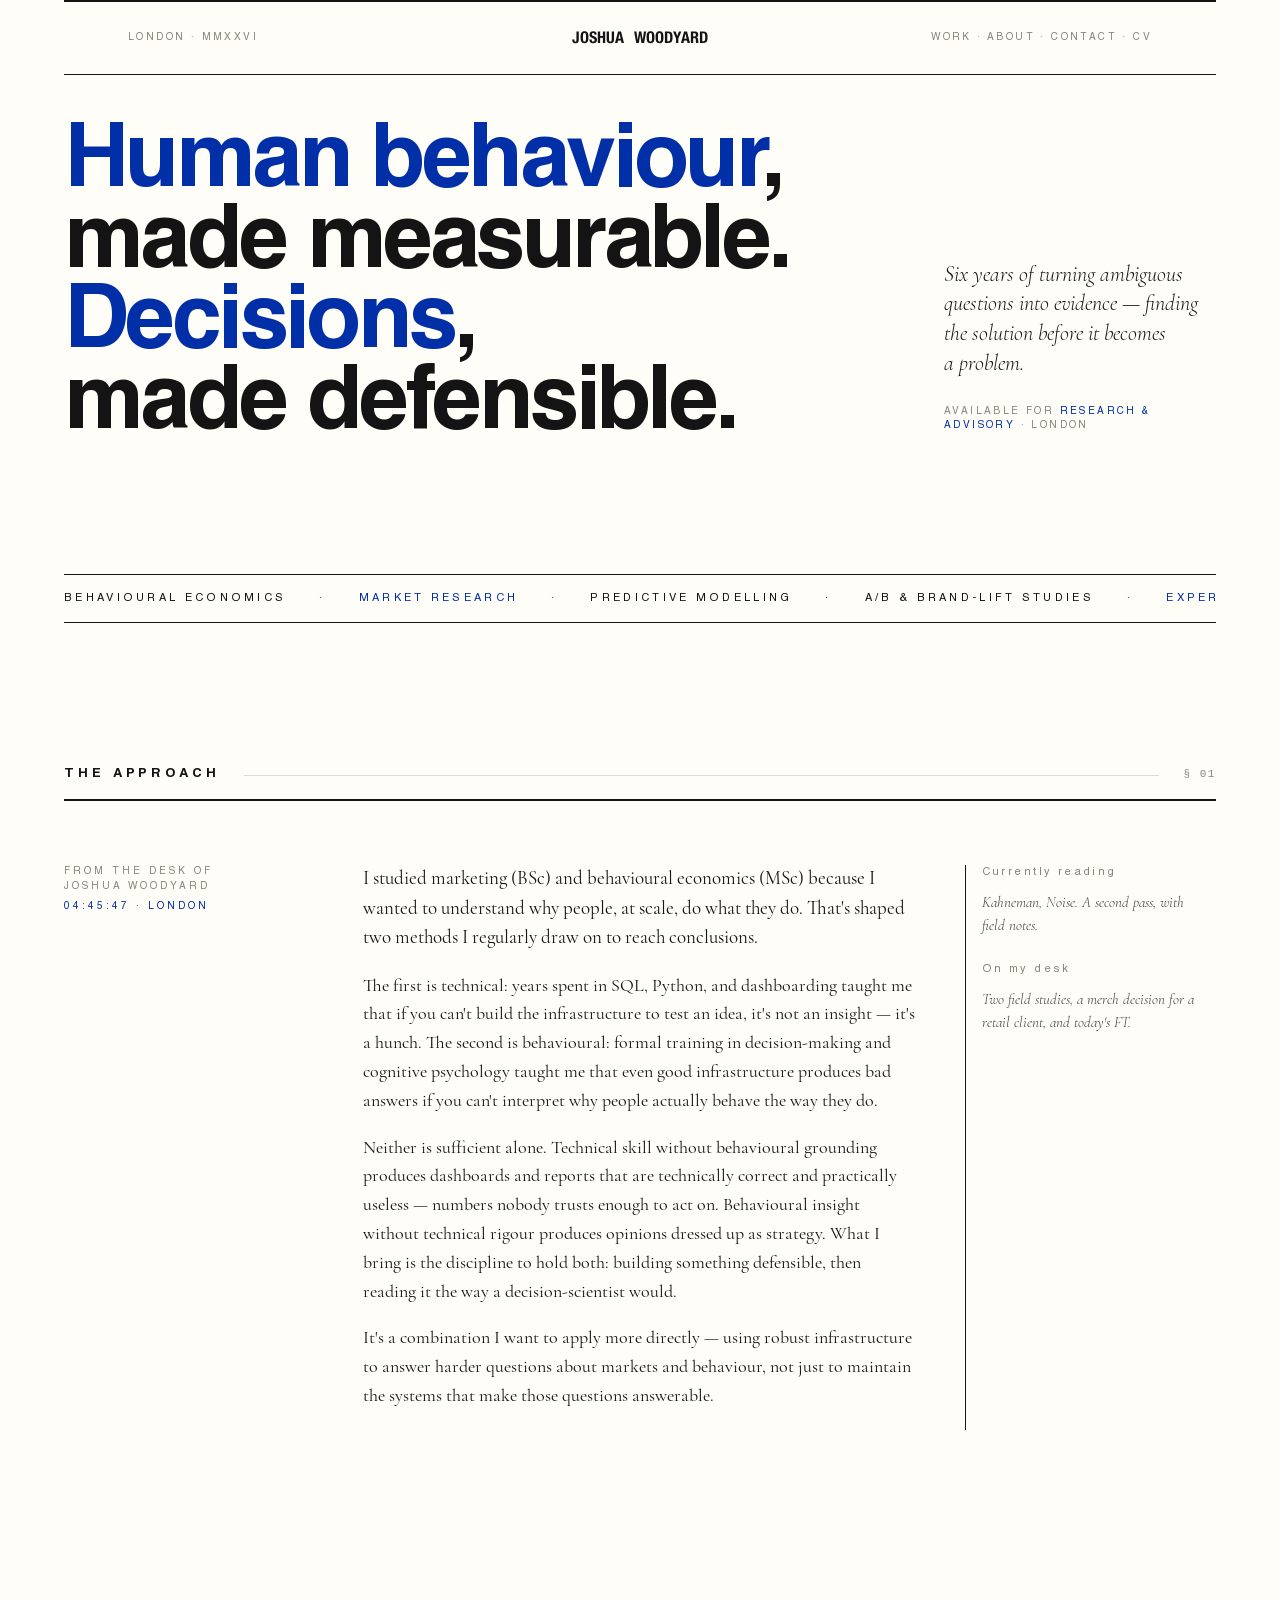
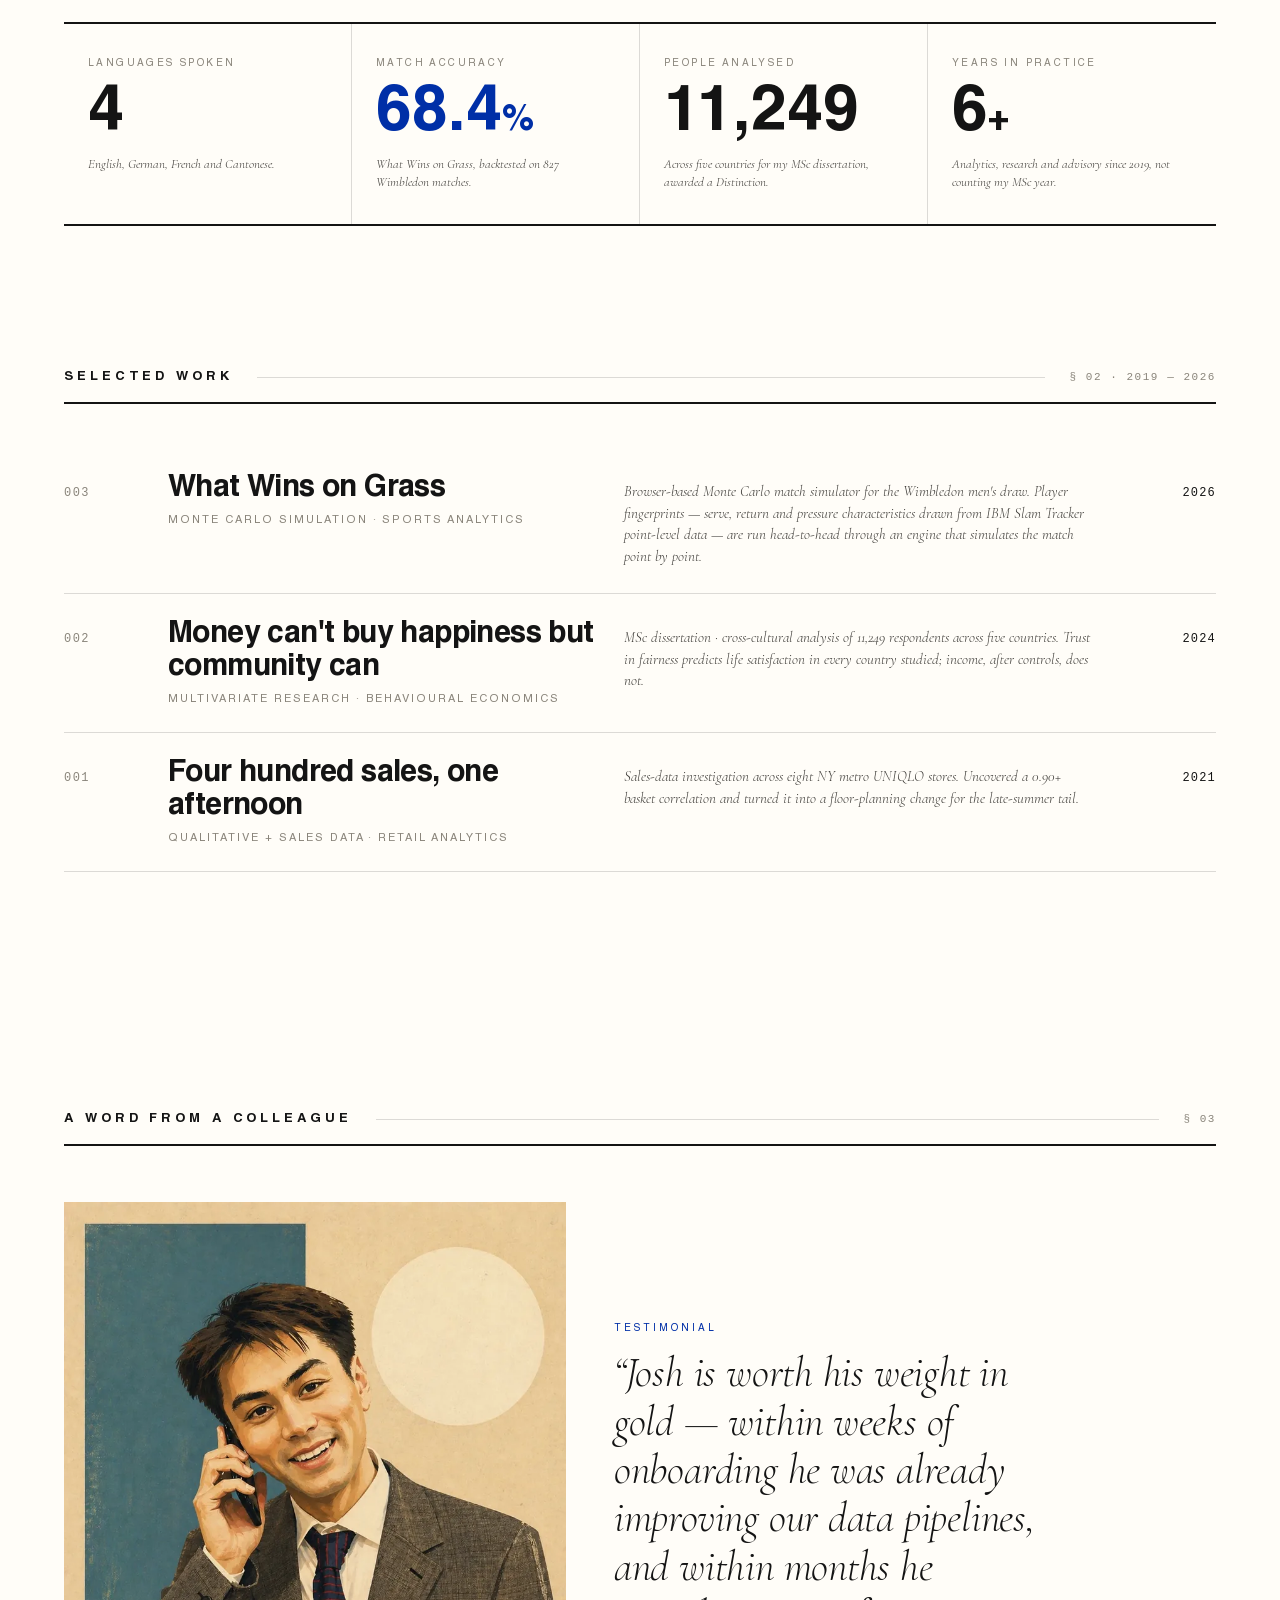
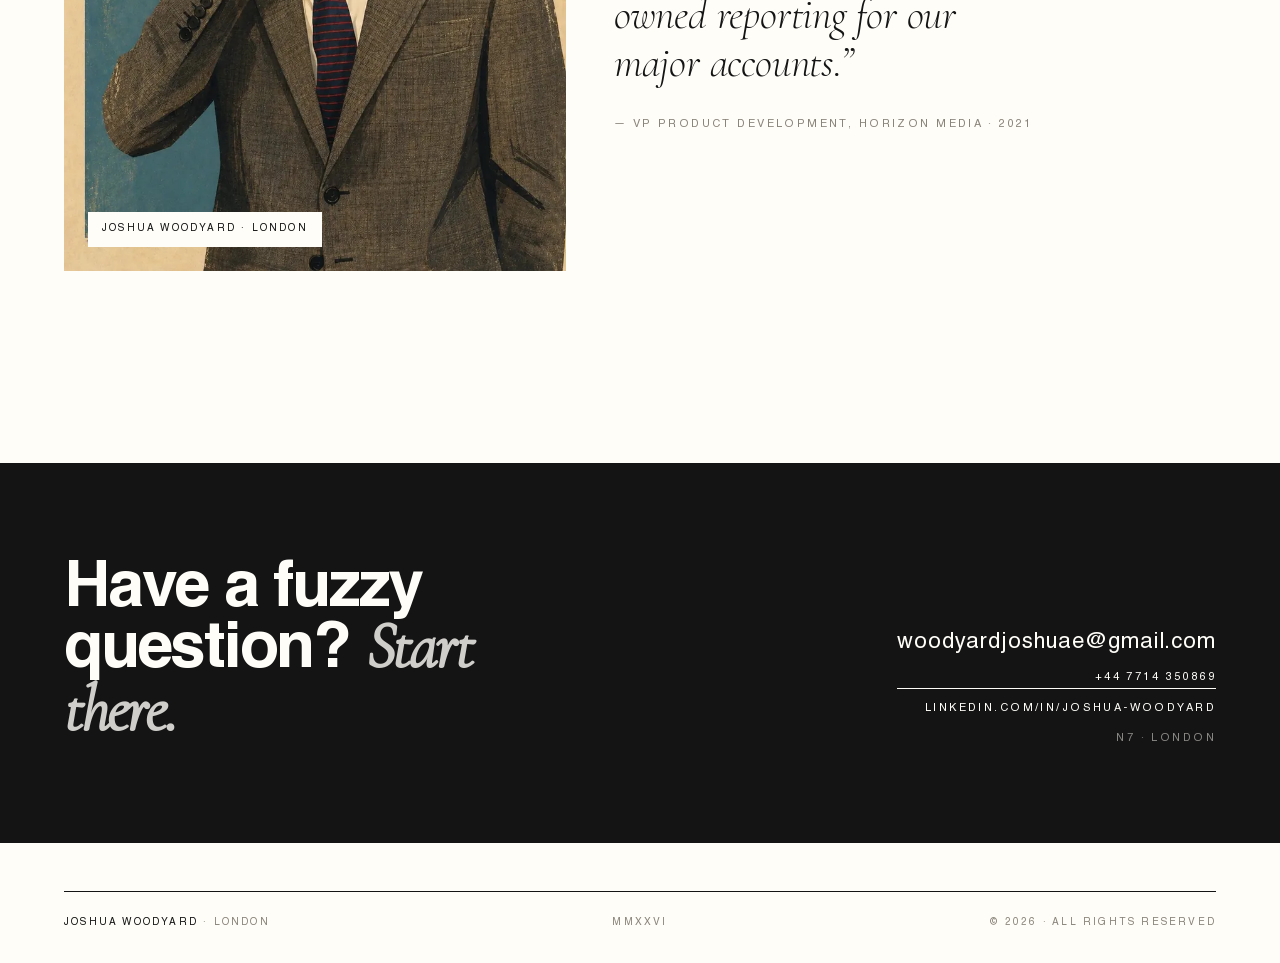
==== commit 214302ff: "Faster loading and a cleaner repo - Dissertation page: Source Serif 4 as static instances at optical" ====
--- a/index.html
+++ b/index.html
@@ -4,6 +4,7 @@
 <meta charset="utf-8">
 <title>Joshua Woodyard — Analytics &amp; Behavioural Research</title>
 <meta name="viewport" content="width=device-width,initial-scale=1">
+<link rel="icon" href="data:image/svg+xml,%3Csvg xmlns=%27http://www.w3.org/2000/svg%27 viewBox=%270 0 32 32%27%3E%3Crect width=%2732%27 height=%2732%27 fill=%27%23002FA7%27/%3E%3C/svg%3E">
 <meta name="description" content="Joshua Woodyard — Analytics strategist and behavioural researcher. Six years turning ambiguous questions into evidence. Based in London.">
 <meta name="theme-color" content="#FFFDF8">
 
@@ -466,7 +467,7 @@
 
     <div class="feature">
       <div class="portrait">
-        <img src="images/portrait.webp" alt="Joshua Woodyard" style="position:absolute;inset:0;width:100%;height:100%;object-fit:cover;object-position:center top;">
+        <img src="images/portrait-800.webp" srcset="images/portrait-480.webp 480w, images/portrait-800.webp 800w, images/portrait-1086.webp 1086w" sizes="(max-width: 900px) 100vw, 45vw" width="1086" height="1448" loading="lazy" decoding="async" alt="Joshua Woodyard" style="position:absolute;inset:0;width:100%;height:100%;object-fit:cover;object-position:center top;">
         <span class="caption">Joshua Woodyard · London</span>
       </div>
       <div class="body">
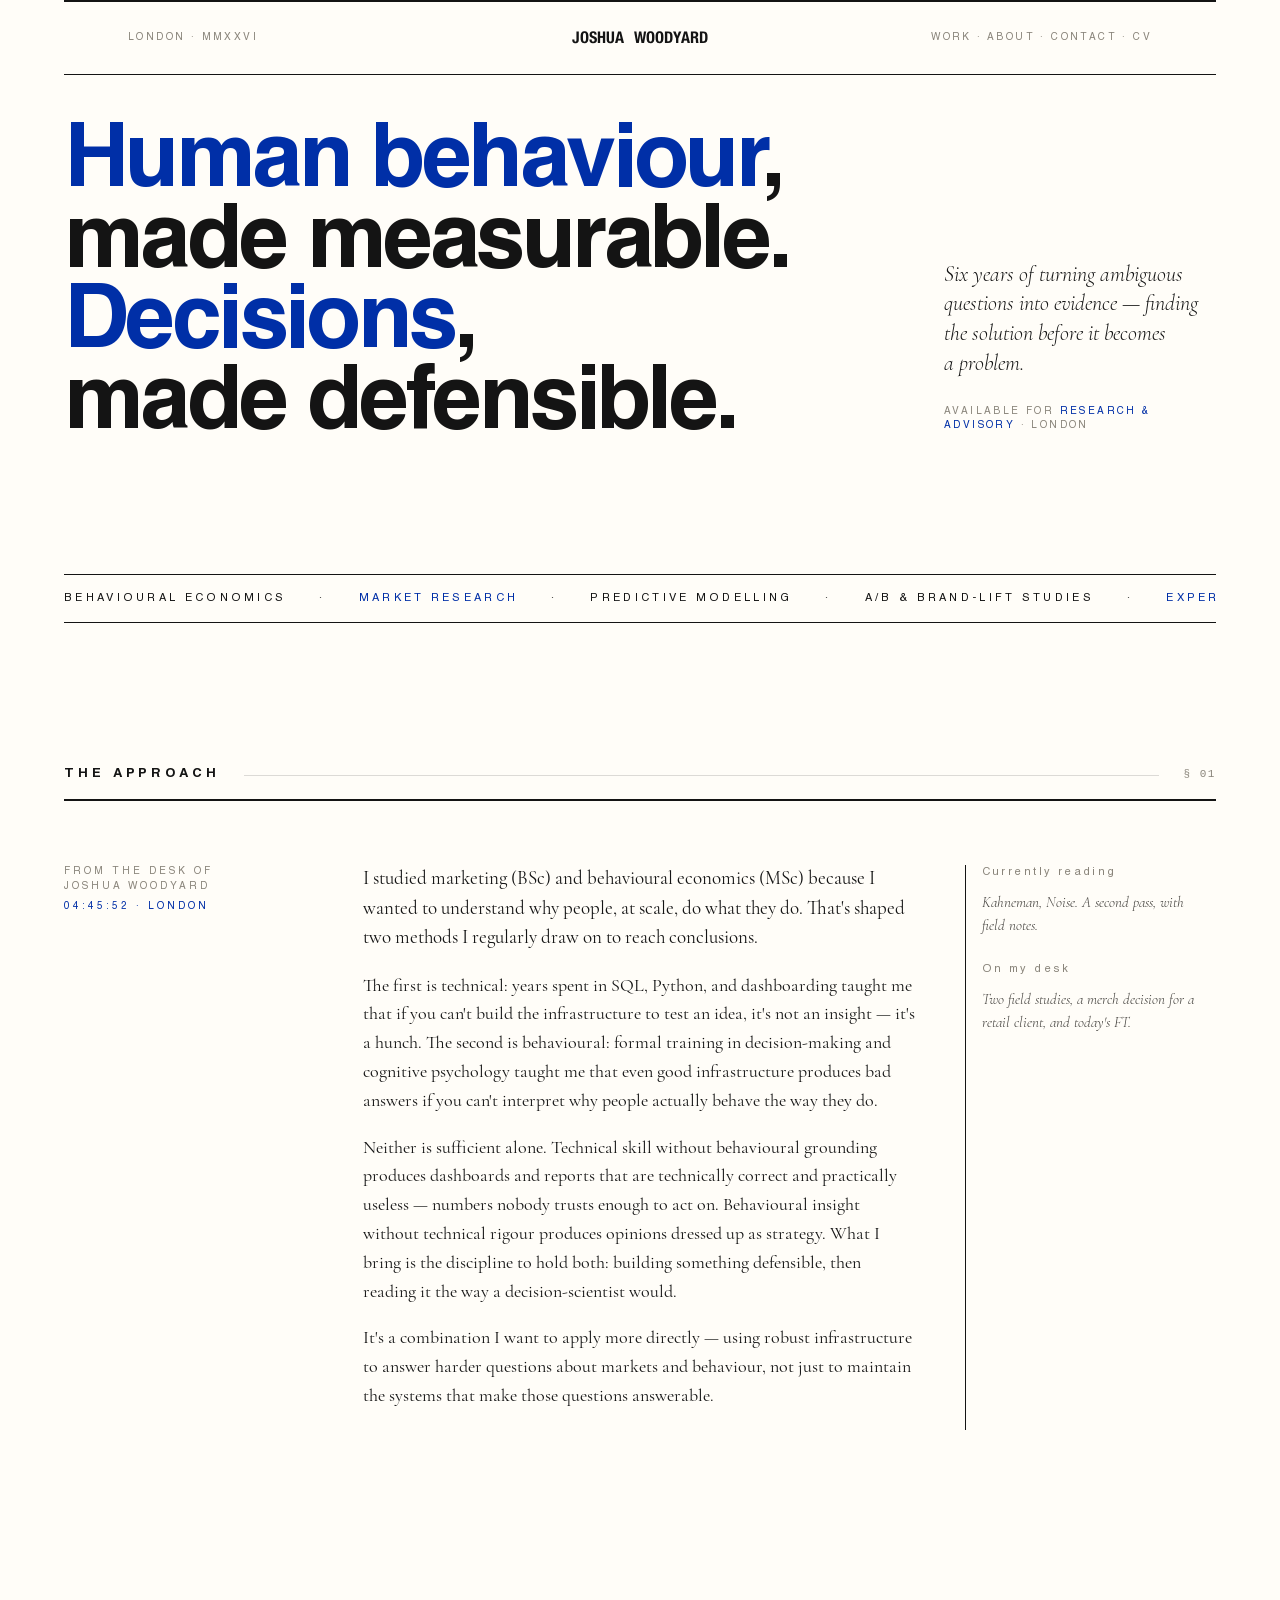
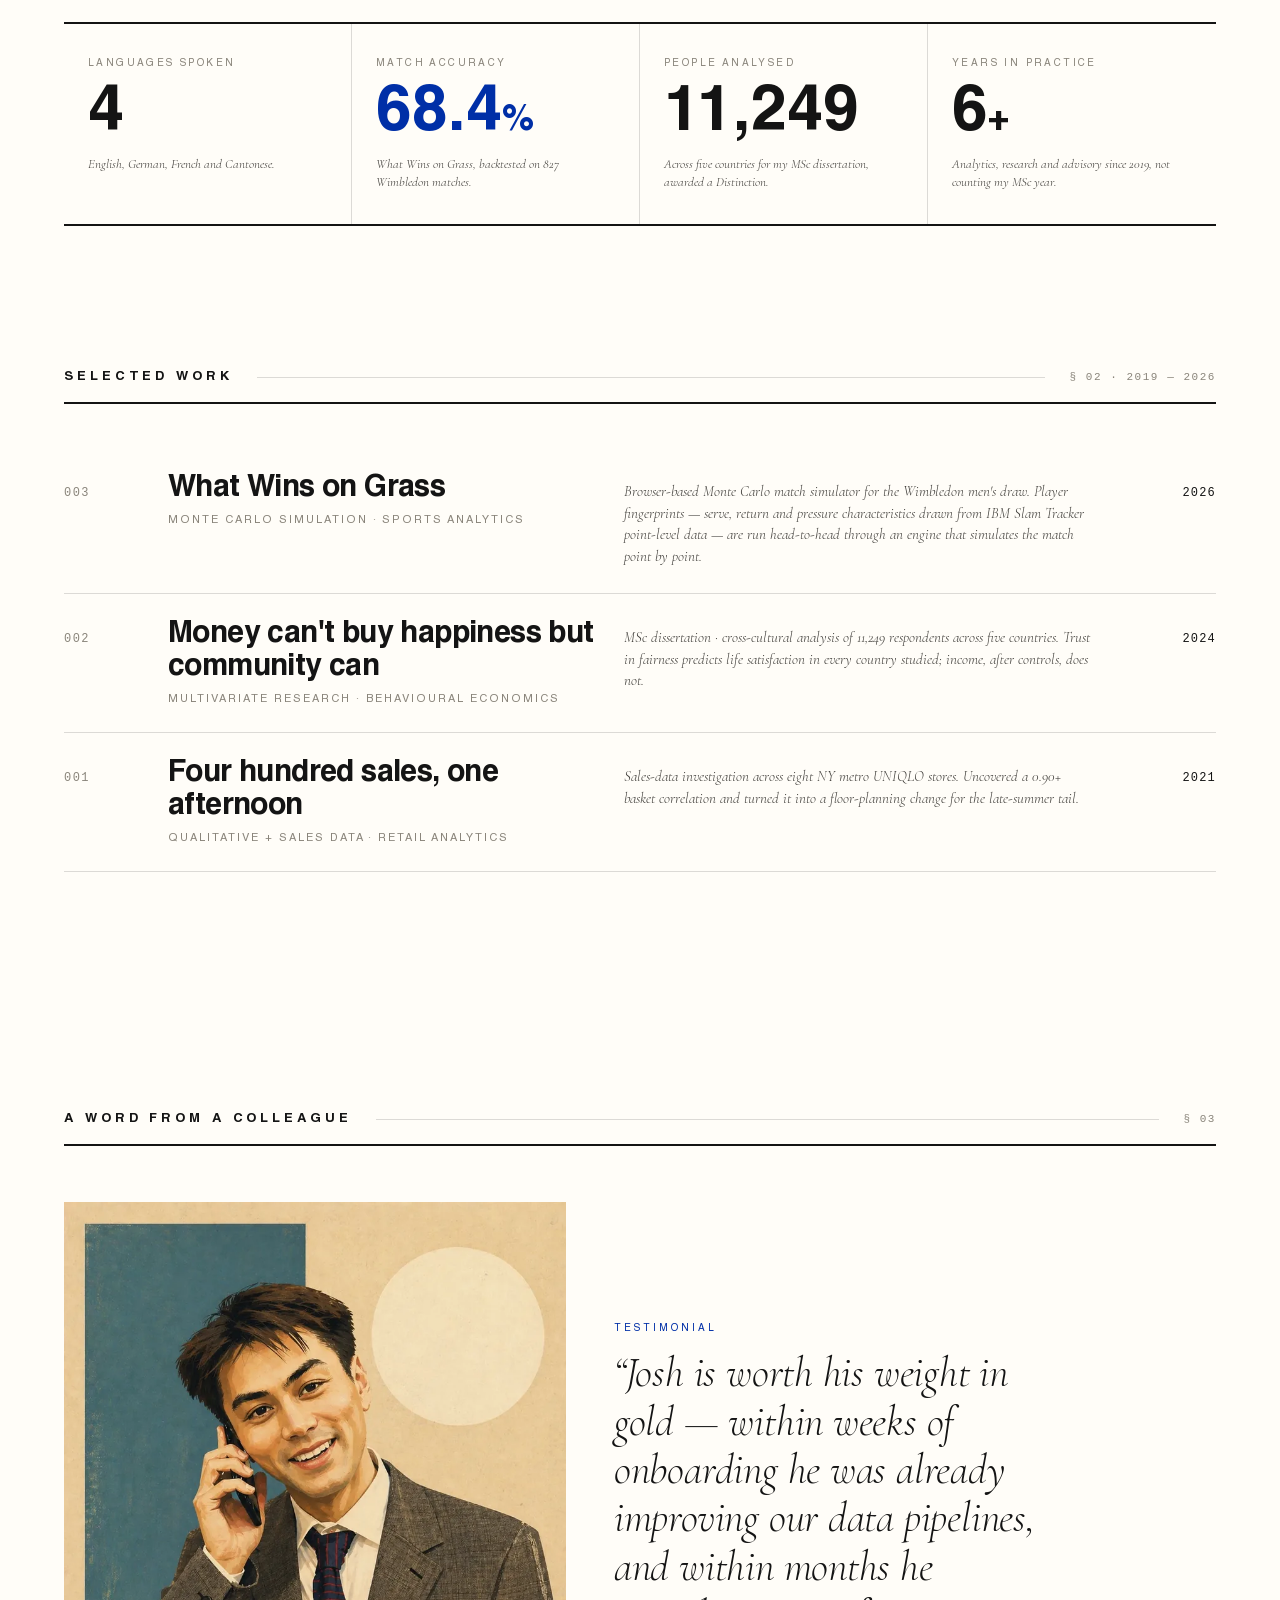
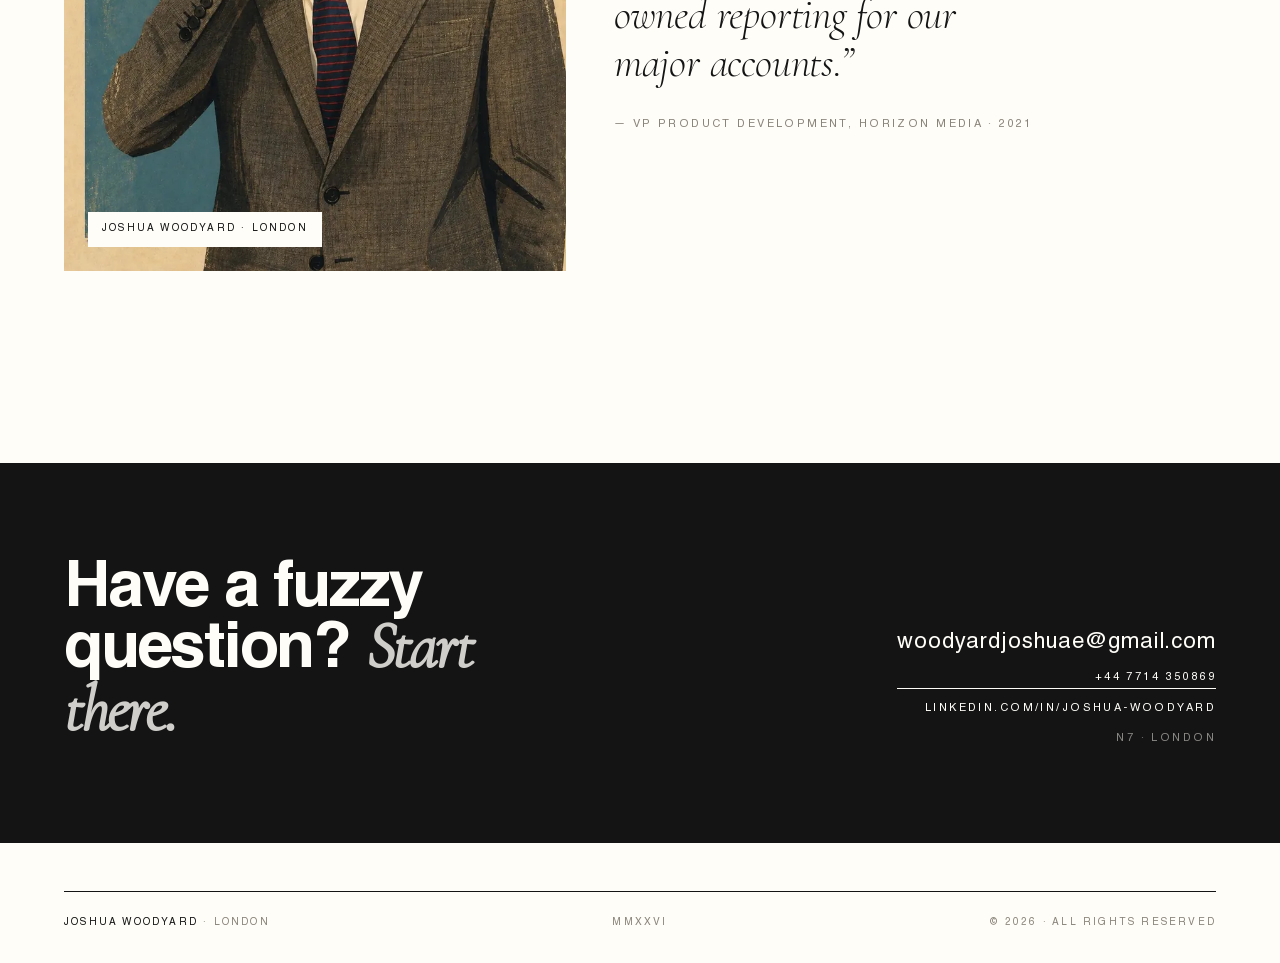
==== commit 1ca183e8: "Methodical layout: per-page image folders, build_* font scripts, README - images/home/ (portfolio po" ====
--- a/index.html
+++ b/index.html
@@ -467,7 +467,7 @@
 
     <div class="feature">
       <div class="portrait">
-        <img src="images/portrait-800.webp" srcset="images/portrait-480.webp 480w, images/portrait-800.webp 800w, images/portrait-1086.webp 1086w" sizes="(max-width: 900px) 100vw, 45vw" width="1086" height="1448" loading="lazy" decoding="async" alt="Joshua Woodyard" style="position:absolute;inset:0;width:100%;height:100%;object-fit:cover;object-position:center top;">
+        <img src="images/home/portrait-800.webp" srcset="images/home/portrait-480.webp 480w, images/home/portrait-800.webp 800w, images/home/portrait-1086.webp 1086w" sizes="(max-width: 900px) 100vw, 45vw" width="1086" height="1448" loading="lazy" decoding="async" alt="Joshua Woodyard" style="position:absolute;inset:0;width:100%;height:100%;object-fit:cover;object-position:center top;">
         <span class="caption">Joshua Woodyard · London</span>
       </div>
       <div class="body">
--- a/foundations.css
+++ b/foundations.css
@@ -13,7 +13,7 @@
 
    Line metrics are corrected so a line box matches the ink it holds (the same
    type as the CV). Cormorant Garamond is served as the metric-corrected
-   "CV" files built by scripts/fix_font_metrics.py (SIL OFL, see
+   "CV" files built by scripts/build_fonts_cormorant.py (SIL OFL, see
    fonts/OFL.txt). Helvetica and National are not ours to modify, so they are
    corrected here with ascent/descent/line-gap overrides measured by that
    script. */
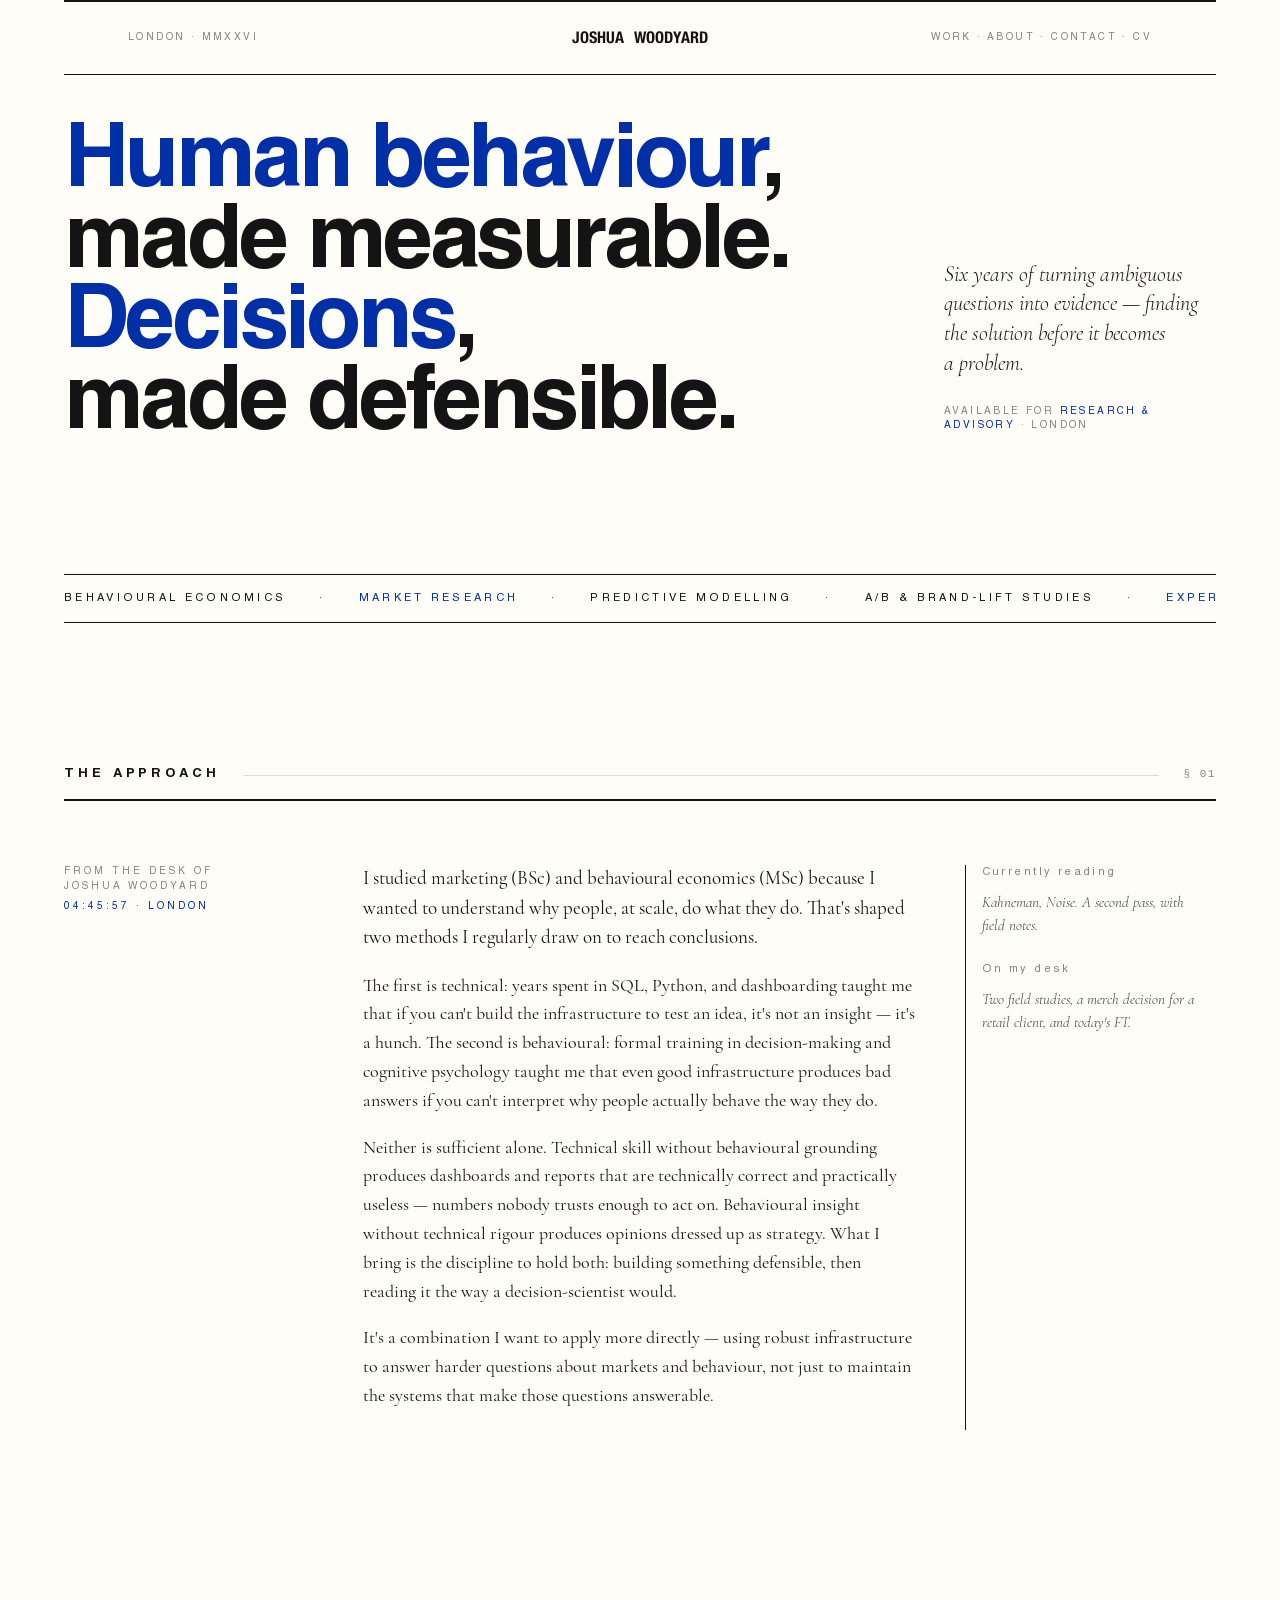
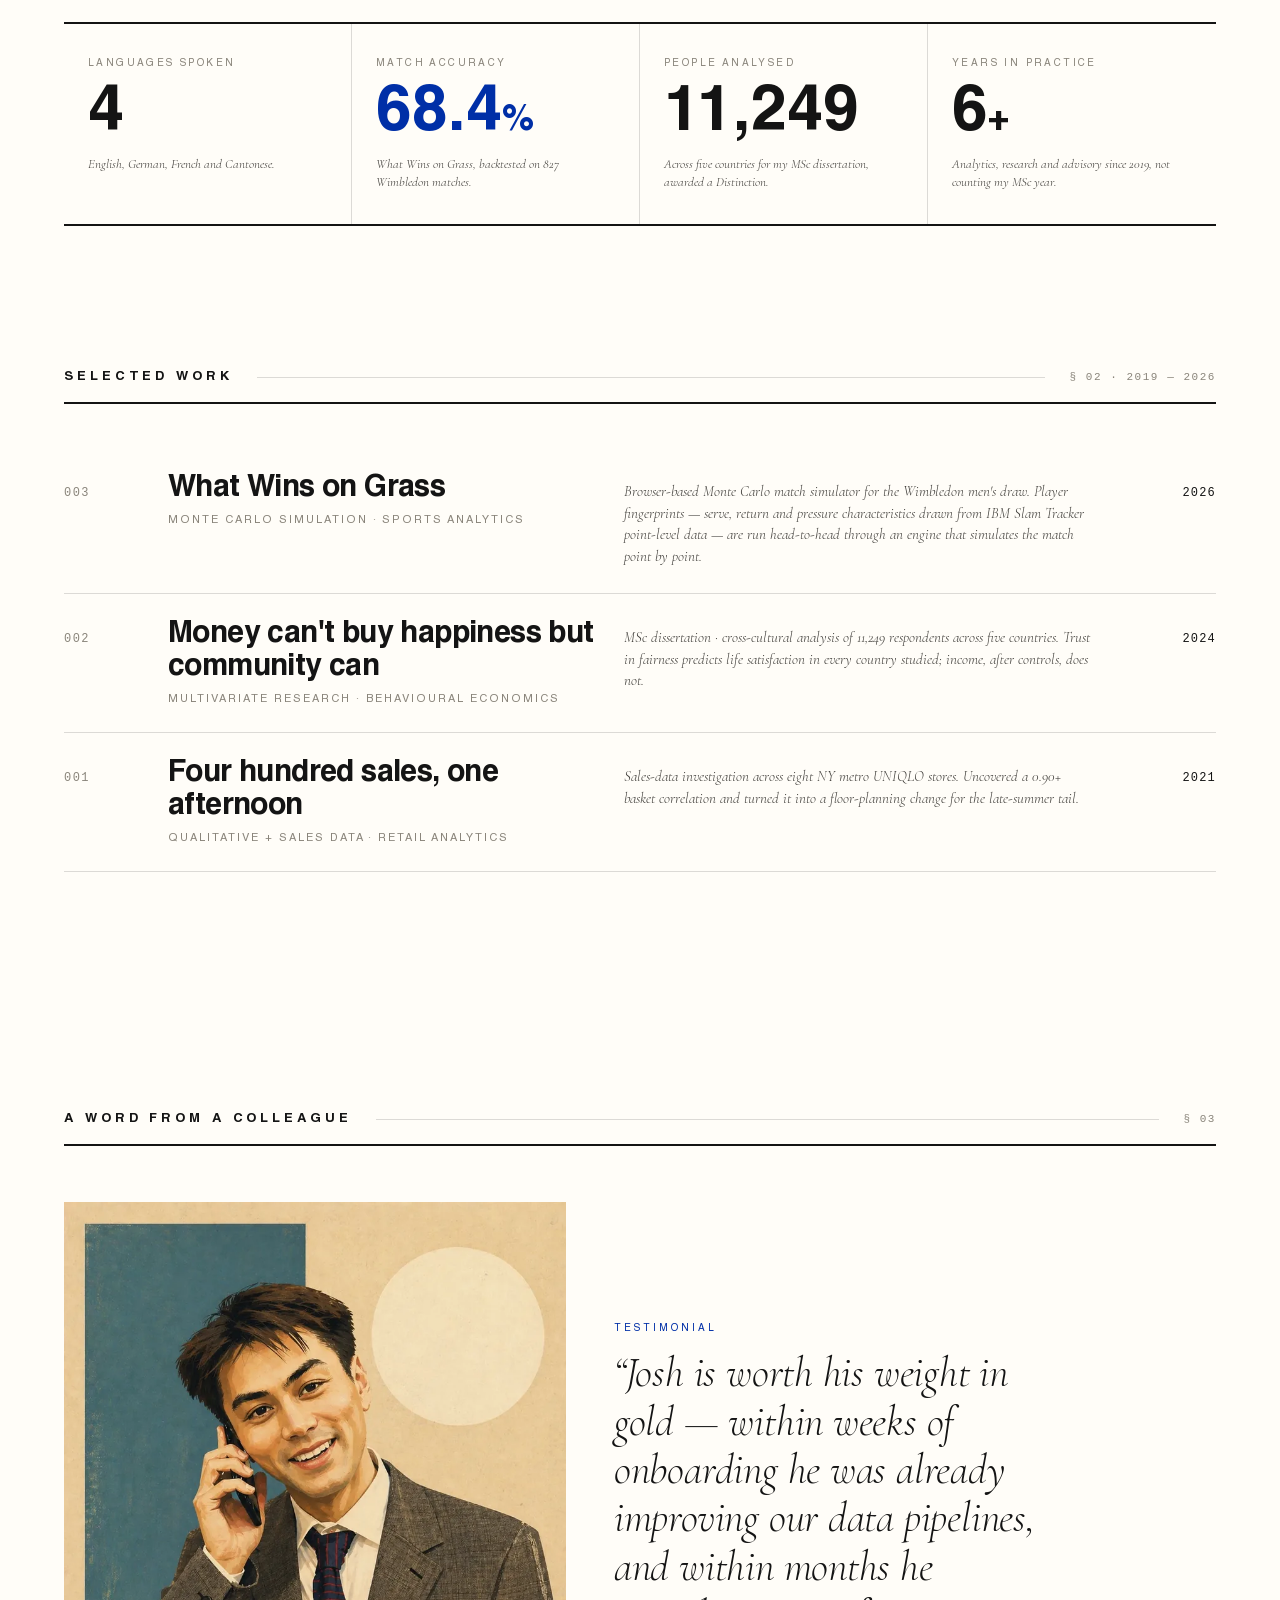
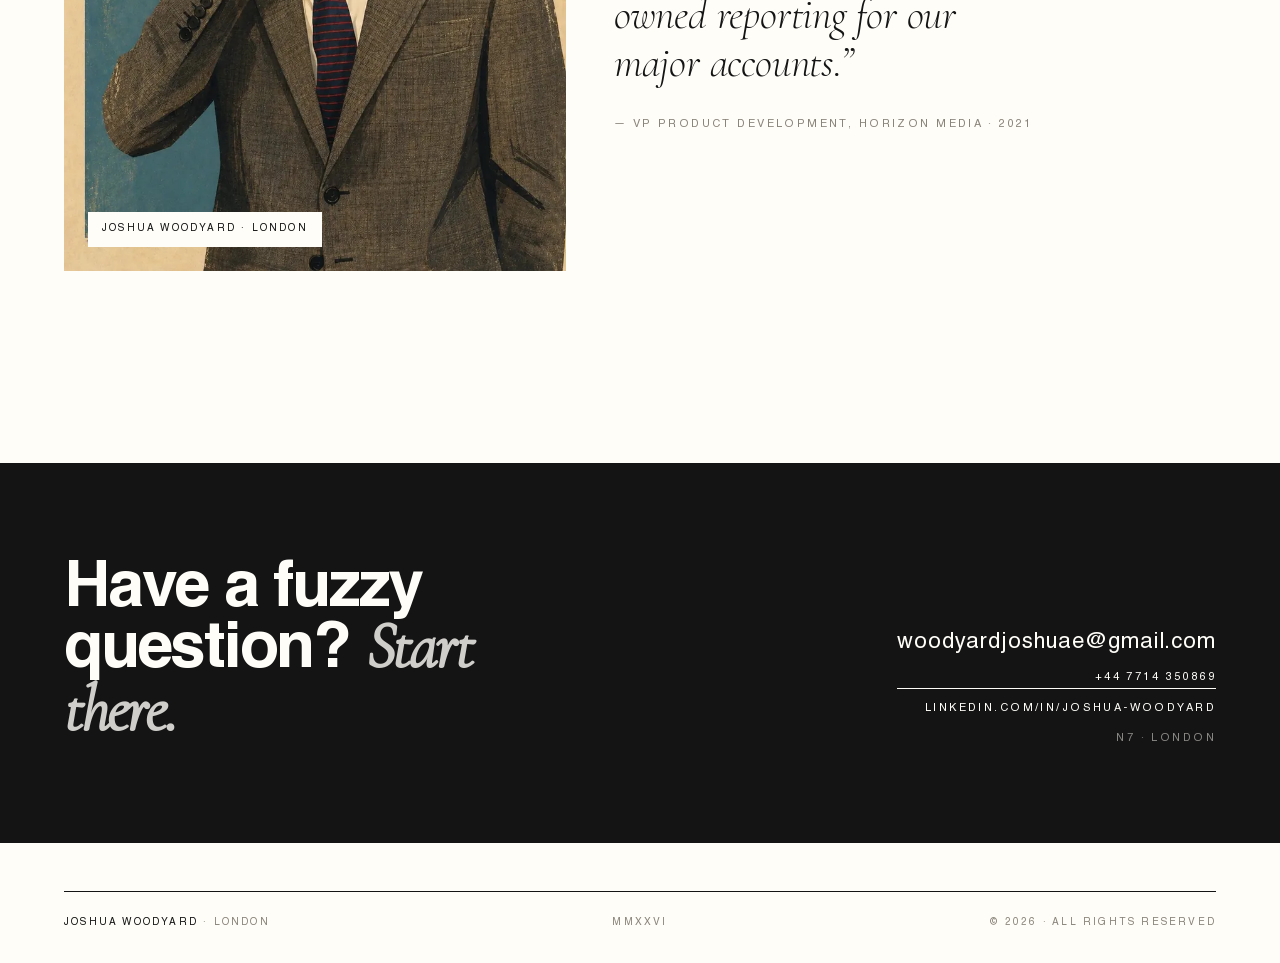
==== commit 14f90eb7: "Case study 002: tables and figures centred full-width; stylesheet versioned - Full-width blocks (car" ====
--- a/index.html
+++ b/index.html
@@ -28,7 +28,7 @@
 
 <link rel="preload" as="font" type="font/woff2" href="fonts/Helvetica-Bold.woff2" crossorigin>
 <link rel="preload" as="font" type="font/woff2" href="fonts/CormorantGaramondCV-Light.woff2" crossorigin>
-<link rel="stylesheet" href="foundations.css">
+<link rel="stylesheet" href="foundations.css?v=59">
 <style>
   body { padding: 0; }
   .shell { max-width: 1280px; margin: 0 auto; padding: 0 var(--page-pad); }
--- a/foundations.css
+++ b/foundations.css
@@ -209,6 +209,7 @@
   --measure-narrow: 48ch;     /* for deck/standfirst */
   --col-gap:     32px;
   --page-pad:    clamp(24px, 5vw, 80px);
+  --nameplate-h: 50px;        /* the sticky .pf-shell bar, measured (49.5px on desktop) */
 
   /* ---- LINES & RULES ----
      Swiss/editorial: hairlines over shadows. */
@@ -234,6 +235,7 @@
 
 body {
   margin: 0;
+  overflow-x: clip;           /* full-bleed bands use 100vw; never scroll sideways */
   background: var(--paper);
   color: var(--ink);
   font-family: var(--font-sans);
@@ -522,6 +524,33 @@
 }
 .pf-nav-desktop a { color: inherit; border: none; padding: 0; }
 .pf-nav-desktop a:hover { color: var(--cobalt); }
+
+/* Next case study band — shared by the case studies (place inside .shell).
+   Full-bleed: the band runs edge to edge of the viewport, and its content
+   sits exactly on the shell's content edges. */
+.next-project {
+  display: grid; grid-template-columns: 1fr auto; gap: var(--s-7); align-items: end;
+  margin: var(--s-9) calc(50% - 50vw) 0;
+  padding: var(--s-9) calc(50vw - 50%);
+  background: var(--ink); color: var(--paper);
+  text-decoration: none; border: none; cursor: pointer;
+}
+.next-project .eyebrow { font-family: var(--font-display); font-size: 11px; letter-spacing: 0.3em; text-transform: uppercase; color: rgba(250,247,240,0.6); }
+.next-project h3 { text-transform: none; font-family: var(--font-display); font-size: 64px; font-weight: 700; letter-spacing: -0.035em; line-height: 0.95; color: var(--paper); margin-top: var(--s-3); max-width: 16ch; }
+.next-project h3 em { font-family: var(--font-body); font-style: italic; font-weight: 300; color: rgba(250,247,240,0.7); font-size: 0.6em; display: block; margin-top: var(--s-3); }
+.next-project .arrow { font-family: var(--font-body); font-style: italic; font-size: 48px; line-height: 1; color: var(--paper); }
+.next-project:hover .arrow { transform: translateX(8px); transition: transform 220ms ease; }
+@media (max-width: 960px) {
+  .next-project { grid-template-columns: 1fr; padding-top: var(--s-7); padding-bottom: var(--s-7); }
+  .next-project h3 { font-size: 36px; }
+}
+@media (max-width: 600px) { .next-project { margin-top: var(--s-7); } }
+@media (prefers-reduced-motion: reduce) { .next-project:hover .arrow { transform: none; } }
+@media print {
+  .next-project { margin: 18pt 0 0; padding: 18pt; break-inside: avoid; print-color-adjust: exact; -webkit-print-color-adjust: exact; }
+  .next-project h3 { font-size: 26pt; }
+  .next-project .arrow { display: none; }
+}
 
 /* Colophon footer */
 .pf-colophon {
